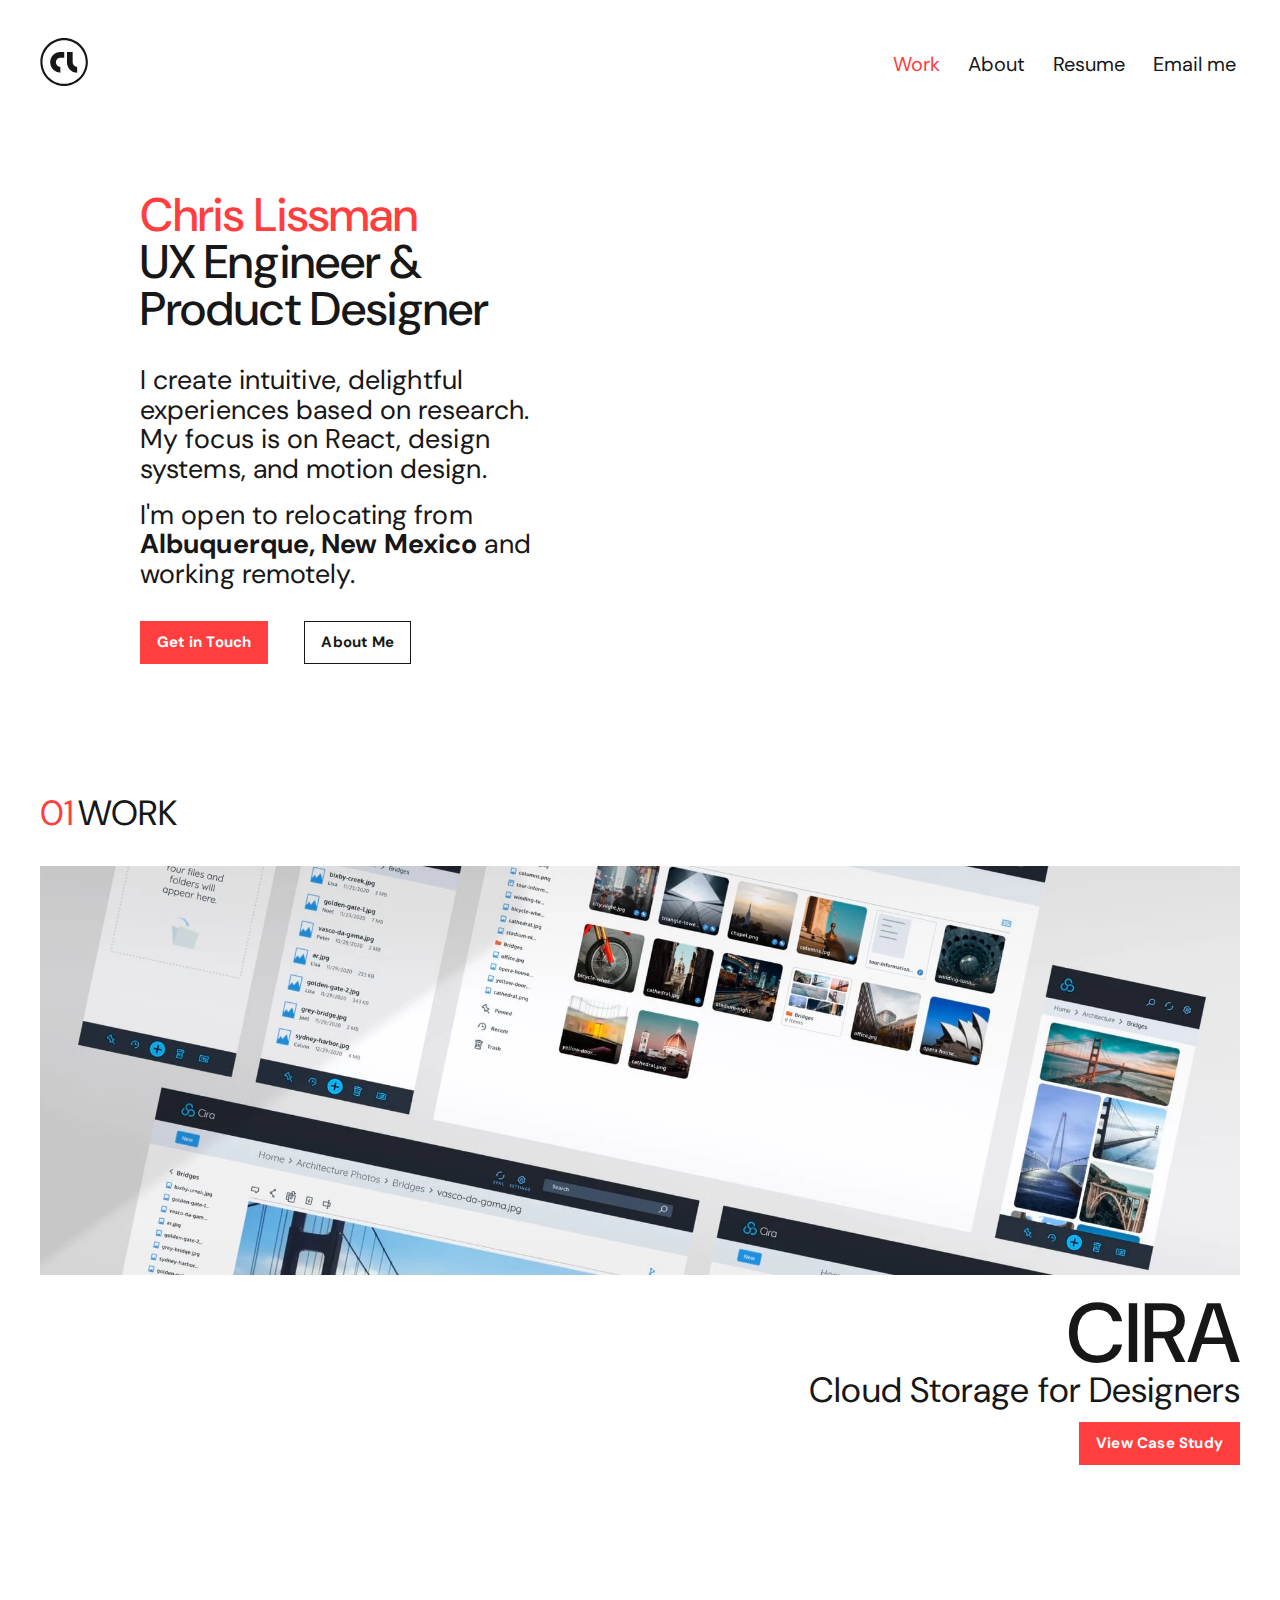
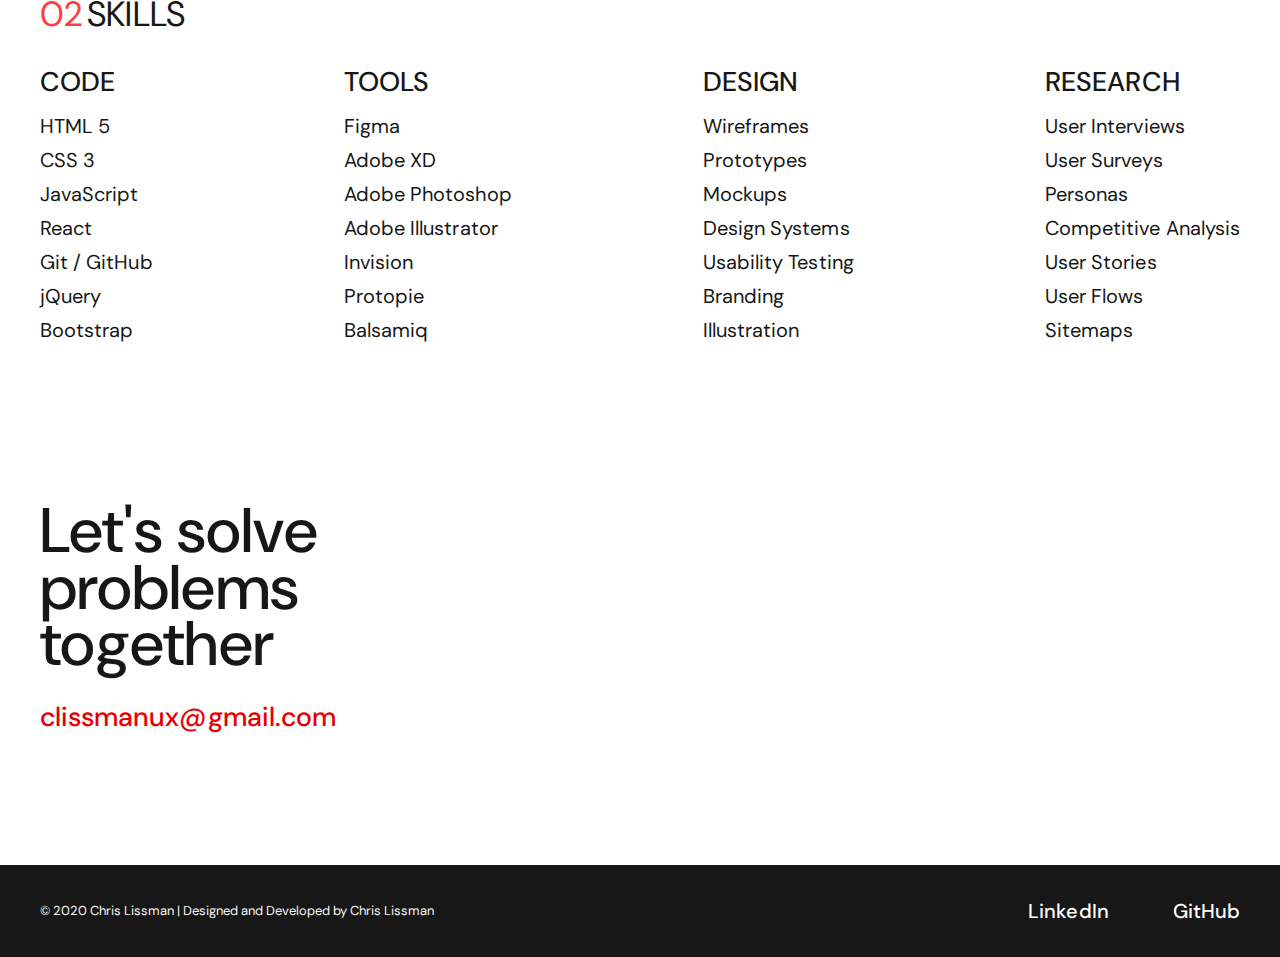
==== index.html @ 386eb5ed "Adjust nav margins" ====
<!DOCTYPE html>
<html lang="en">
<head>
<script async src="https://www.googletagmanager.com/gtag/js?id=UA-161770783-1"></script>
<script>
    window.dataLayer = window.dataLayer || [];
    function gtag() { dataLayer.push(arguments); }
    gtag('js', new Date());

    gtag('config', 'UA-161770783-1');
</script>
    <meta charset="UTF-8">
    <meta name="viewport" content="width=device-width, initial-scale=1.0">
    <meta name='description' content="Chris Lissman's Portfolio with UX Design Case Studies">
    <meta name="keywords" content="Chris Lissman, Lissman UX, UX Designer, UX Engineer, User Research, User Flows, User Stories, Brand Guidelines, Logo, Branding, Personas, Prototyping, G Suite, Ethnography, Design Systems, User Surveys, User Interviews, Competitive Analysis, SWOT Analysis, Wireframes, Figma, Adobe CC, Photoshop, Illustrator, XD, HTML, CSS, React, JavaScript, Git, jQuery">
    <title>Chris Lissman | UX Engineer</title>
    <script src="scripts/app.js" async></script>
    <link rel="shortcut icon" href="images/logo_favicon.png?v=2" type="image/x-icon">
    <link rel="stylesheet" href="styles/normalize.css">
    <link rel="stylesheet" href="styles/style.css">
</head>
<body>
    <header>
        <nav>
            <a href="index.html"><img class="logo" src="images/logo_large.svg" alt="Chris Lissman's logo"></a>
            <div class='menu'>
                <a class="text--highlight" href="index.html">Work</a>
                <a href="about.html">About</a>
                <a href="chris_lissman_resume.pdf" target="_blank" rel="noopener">Resume</a>
                <a href="mailto:clissmanux@gmail.com" target="_blank" rel="noopener">Email me</a>
            </div>
            <div class="hamburger" onclick="openMenu()"><div></div></div>
            <div class="mobile-menu initial">
                <div class="mobile-menu mobile-menu__links">
                    <a class='smallest text--highlight' href="index.html">Work</a>
                    <a class='smallest' href="about.html">About</a>
                    <a class='smallest' href="chris_lissman_resume.pdf" target="_blank" rel="noopener">Resume</a>
                    <a class='smallest' href="mailto:clissmanux@gmail.com" target="_blank" rel="noopener">Email me</a>
                </div>
            </div>
        </nav>
    </header>
    <main class='index'>
        <section>
            <div class="sizing sizing--wide intro">
                <h1 class='smaller'><span class='text--highlight'>Chris Lissman</span> <br> UX Engineer & Product Designer</h1>
                <h2 class='smallest'>I create intuitive, delightful experiences based on research. My focus is on React, design systems, and motion design.</h2>
                <h2 class='smallest'>I'm open to relocating from <strong>Albuquerque, New Mexico</strong> and working remotely.</h2>
                <a class='button' href="mailto:clissmanux@gmail.com" target="_blank" rel="noopener">Get in Touch</a>
                <a class='button button--secondary' href="about.html">About Me</a>
            </div>
        </section>
         <section>
            <div class="sizing sizing--wide work">
                <h2 class='smaller'><span class='text--highlight spacer--right'>01</span>WORK</h2>
                <a href="project.html">
                    <img src="images/cira/screens_1.webp" alt="Cira cloud storage product images">
                </a>
                <h3 class='larger'>CIRA</h3>   
                <h4 class='smallest align-right'>Cloud Storage for Designers</h4>
                <a class="button" href="project.html">View Case Study</a>
            </div>
         </section>
         <section>
            <div class="sizing sizing--wide skills">
            <h2 class='smaller'><span class='text--highlight spacer--right'>02</span>SKILLS</h2>
                <ul>
                    <li><h3 class='smallest title'>Code</h3>
                        <ul>
                            <li>HTML 5</li>
                            <li>CSS 3</li>
                            <li>JavaScript</li>
                            <li>React</li>
                            <li>Git / GitHub</li>
                            <li>jQuery</li>
                            <li>Bootstrap</li>
                        </ul>
                    </li>
                </ul>
                <ul>
                    <li><h3 class='smallest title'>Tools</h3>
                        <ul>
                            <li>Figma</li>
                            <li>Adobe XD</li>
                            <li>Adobe Photoshop</li>
                            <li>Adobe Illustrator</li>
                            <li>Invision</li>
                            <li>Protopie</li>
                            <li>Balsamiq</li>
                        </ul>
                    </li>
                </ul>
                <ul>
                    <li> <h3 class='smallest title'>Design</h3>
                        <ul>
                            <li>Wireframes</li>
                            <li>Prototypes</li>
                            <li>Mockups</li>
                            <li>Design Systems</li>
                            <li>Usability Testing</li>
                            <li>Branding</li>
                            <li>Illustration</li>
                        </ul>
                    </li>
                </ul>
                <ul>
                    <li><h3 class='smallest title'>Research</h3>
                        <ul>
                            <li>User Interviews</li>
                            <li>User Surveys</li>
                            <li>Personas</li>
                            <li>Competitive Analysis</li>
                            <li>User Stories</li>
                            <li>User Flows</li>
                            <li>Sitemaps</li>
                        </ul>
                    </li>
                </ul>
            </div>
        </section>
        <section>
            <div class="sizing sizing--wide">
                <h2 class='smaller contact'>Let's solve problems together</h2>
                <address class='contact'>
                    <a href="mailto:clissmanux@gmail.com" target="_blank" rel="noopener">clissmanux@gmail.com</a>
                </address>
            </div>
        </section>
    </main>
    <footer>
        <div class="sizing--wide">
            <ul>
                <li><a href="https://www.linkedin.com/in/chrislissman/" target="_blank" rel="noopener">LinkedIn</a></li>
                <li><a href="https://github.com/clissman" target="_blank" rel="noopener">GitHub</a></li>
            </ul>
            <small>&copy; 2020 Chris Lissman | Designed and Developed by Chris Lissman</small>
        </div>
    </footer>
</body>
</html>
---- styles/style.css ----
/* 
Global Settings
Sizing, Spacing & Containers
Typography
Tables
Interactive Elements
Miscellaneous
Page Sections 
    Intro
    Work
    Skills
    Navigation
    Competitive Analysis
    Colors
    Personas
    Project Details
    Logos & Icons
    Contact
    Footer
*/

/* --------------------------------------------- Global Settings ---------------------------------------------*/

@import url('https://fonts.googleapis.com/css2?family=DM+Sans:ital,wght@0,400;0,500;0,700;1,400&display=swap');

:root {
    --coral-lightest: #FF5A5A;
    --coral-base: #FF3F3F;
    --coral-darkest: #E60000;

    --malibu-darkest: #6DDCFF;
    --malibu-base: #A4E9FF;
    --malibu-lightest: #C3F1FF;

    --grey-lightest: #F4F4F4;
    --grey-lighter: #BFBFBF;
    --grey-base: #6E6E6E;
    --grey-darker: #505050;
    --grey-darkest: #171717;

    --gradient-1: linear-gradient(156.2deg, #FFFFFF 9.18%, rgba(241, 241, 241, 0.814018) 29.45%, rgba(233, 233, 233, 0.416667) 54.47%, #F7F7F7 74.31%);
    --gradient-2: linear-gradient(156.13deg, #FAFAFA 9.18%, rgba(249, 249, 249, 0.814018) 22.55%, rgba(244, 244, 244, 0.416667) 54.47%, #F7F7F7 91.99%);
    --gradient-3: linear-gradient(160.4deg, #F2F3F4 9.18%, rgba(229, 231, 236, 0.416667) 34.49%, rgba(234, 235, 239, 0.91998) 69.99%, #EEF0F5 91.99%);

    color: var(--grey-darkest);
    font-family: 'DM Sans', sans-serif;
}

::selection {
    background: rgb(3, 105, 201);
    color: white;
}

body {
    text-rendering: optimizeLegibility;
}

html,
body {
    overflow-x: hidden;
}


/* --------------------------------------------- Sizing, Spacing & Containers ---------------------------------------------*/

img {
    width: 100%;
}

section {
    margin-bottom: 64px;
}

canvas {
    margin-bottom: 32px;
}

.sizing {
    margin: 0 auto;
    max-width: 592px;
    overflow-wrap: break-word;
    padding-left: 24px;
    padding-right: 24px;
}

.sizing--wide {
    max-width: 1200px;
    padding-left: 24px;
    padding-right: 24px;
}

.hero {
    position: relative;
    margin-top: -64px;
    margin-bottom: -32px;
}

.hero__title {
    display: none;
}

@media screen and (min-width: 900px) {
    .hero__title {
        bottom: 25%;
        display: block;
        left: 8%;
        max-width: 20%;
        position: absolute;
    }

    .project-details__title {
        display: none;
    }
}

.margin--16-top {
    margin: 16px 0;
}

.margin--32-top {
    margin: 32px 0;
}

.margin--64-top {
    margin: 64px 0;
}

.img--nudge-top {
    margin-top: 64px;
}

.container__flexbox--6 {
    display: flex;
    justify-content: space-between;
}

.container__flexbox--6 img {
    /* height: 521px; */
    max-width: inherit;
}

@media screen and (min-width: 600px) {
    section {
        margin-bottom: 96px;
    }
}

.about {
    max-width: 592px;
}

h1.project_title{
    font-weight: 500;
    margin-bottom: 16px;
}

h2.project_title {
    margin-top: -16px;
    font-size: 27px;
}

.spacer-top-32px {
    margin-top: 32px;
}

.background--grey {
    background: var(--gradient-1);
    display: flex;
    justify-content: center;
    margin-bottom: 64px;
    padding: 32px 0;
    width: 100%;
    flex-wrap: wrap;
}

.background--grey .sizing {
    order: -1;
}

.background--grey img {
    max-width: 600px;
}

.background--grey div {
    margin: 0 24px;
}

.comparison {
    background: var(--gradient-2);
    display: flex;
    flex-wrap: wrap;
    justify-content: center;
    margin: 32px 0;
    padding: 32px 0;
    width: 100%;
}

.preference_comparison {
    display: flex;
    flex-wrap: wrap;
    justify-content: center;
    padding: 16px 24px;
    background: var(--gradient-2);
}

.preference_comparison canvas {
    margin: 32px 0 0 0;
    max-width: 592px;
    align-self: center;
}

.preference_comparison img {
    flex-basis: 415px;
}

.comparison div {
    margin: 16px 24px;
}

@media screen and (min-width: 400px) and (max-width: 1000px) {
    .comparison div {
        max-width: 440px;
    }
}

.full {
    width: 100%;
    margin-bottom: 64px;
}

.partial {
    margin: 32px 0;
}

.full-column {
    margin: 48px auto 64px;
    display: block;
    max-width: max-content;
}


@media screen and (max-width: 900px) {
    .full {
        height: 300px;
        object-fit: cover;
    }
}

.index section {
    margin-bottom: 128px;
}

/* --------------------------------------------- Typography ---------------------------------------------*/

h1,
h2,
h3,
h4,
h5,
h6 {
    margin: 0;
}

p,
address,
li {
    font-size: 17px;
    line-height: 1.5;
    letter-spacing: 0.05px;
}

p {
    margin: 0 0 16px;
}

strong {
    font-weight: 700;
}

ul {
    list-style-type: none;
    margin: 0;
    padding: 0;
}

li {
    line-height: 1.3em;
    margin-bottom: 8px;
}

.list--bulleted li::before {
    content: "·";
    font-weight: 700;
    margin-right: -3px;
    position: relative;
    right: 8px;
}

.larger {
    font-size: 47px;
    font-weight: 500;
    line-height: 0.9;
    margin: 0 0 32px;
    letter-spacing: -0.1px;
}

.smaller {
    font-size: 35px;
    font-style: normal;
    font-weight: normal;
    line-height: 42px;
    margin-bottom: 32px;
    letter-spacing: 0.1px;
}

.smallest {
    font-size: 27px;
    font-weight: 500;
    line-height: 1.1;
    margin-bottom: 16px;
    letter-spacing: 0.1px;
}

.mini {
    font-size: 20px;
    font-weight: 500;
    margin-bottom: 4px;
}

.body_two {
    font-size: 15px;
}

@media screen and (min-width: 600px) {

    p,
    address,
    li {
        font-size: 20px;
    }

    .smallest {
        font-size: 47px;
    }

    .mini {
        font-size: 35px;
        margin-bottom: 8px;
    }

    .larger {
        font-size: 84px;
    }
}

.paragraph_description {
    font-size: 20px;
    font-weight: 700;
    margin: 32px 0 4px;
}

@media screen and (min-width: 600px) {
    .paragraph_description {
        font-size: 22px;
    }
}

.overline {
    font-size: 15px;
    font-weight: 700;
    letter-spacing: 0.4px;
    margin-bottom: 4px;
}

.title {
    text-transform: uppercase;
}

.graph__title {
    color: var(--grey-base);
    font-size: 16px;
    font-weight: 700;
    margin-top: 32px;
}

.align-right {
    text-align: right;
}

.text--highlight {
    color: var(--coral-base);
}

.spacer--right {
    margin-right: 4px;
}

/* --------------------------------------------- Interactive Elements ---------------------------------------------*/

a {
    color: var(--coral-darkest);
    text-decoration: none;
    font-weight: 500;
}

a.button {
    background-color: var(--coral-base);
    border: 1px solid var(--coral-base);
    color: white;
    display: inline-block;
    font-weight: 700;
    font-size: 15px;
    letter-spacing: 0.2px;
    margin-top: 16px;
    padding: 12px 16px;
    transition: background-color 0.1s ease;
}

a.button:hover {
    background: var(--coral-darkest);
}

a.button:first-of-type {
    margin-right: 32px;
}

a.button--secondary {
    background: white;
    border: 1px solid var(--grey-darkest);
    color: var(--grey-darkest);
    margin-left: 0;
}

a.button--secondary:hover {
    background: var(--grey-lightest);
}

/* --------------------------------------------- Tables ---------------------------------------------*/

table {
    border-collapse: collapse;
    font-size: 15px;
    letter-spacing: 0.2px;
    margin-top: 32px;
    max-width: 100%;
    table-layout: fixed;
}

table caption {
    text-align: left;
}

td {
    overflow: hidden;
    padding: 16px 4px;
    vertical-align: top;
}

table td:last-child {
    text-align: center;
}

th {
    padding: 16px 4px;
    text-align: left;
    white-space: nowrap;
}

thead {
    color: var(--grey-darker);
}

thead th:last-child {
    text-align: center;
    width: 90px;
}

thead th:first-child {
    width: 100px;
}

tr {
    border: solid var(--grey-lighter);
    border-width: 1px 0;
}

tr:first-child {
    border-top: none;
}

tr:last-child {
    border-bottom: none;
}

.cell--medium-priority {
    background: var(--malibu-base);
}

.cell--low-priority {
    background: var(--malibu-lightest);
}

.cell--high-priority {
    background: var(--malibu-darkest);
}

@media screen and (min-width: 600px) {
    table {
        margin-top: 64px;
    }
}

@media screen and (max-width: 400px) {
    table {
        font-size: 13px !important;
    }
}

/* --------------------------------------------- Miscellaneous---------------------------------------------*/

.tooltip {
    background-color: var(--grey-darkest);
    border: red;
    border-radius: 2px;
    color: white;
    font-size: 13px;
    font-weight: 700;
    letter-spacing: 1px;
    padding: 8px 6px;
    position: fixed;
}

.tooltip::after {
    border-color: transparent var(--grey-darkest) transparent transparent;
    border-style: solid;
    border-width: 5px;
    content: "";
    margin-top: -5px;
    position: absolute;
    right: 100%;
    top: 50%;
}

/* --------------------------------------------- Sections: Intro ---------------------------------------------*/

.intro > * {
    max-width: 410px;
}

.intro h1 {
    font-weight: 500;
    line-height: 1;
    max-width: 300px;
}

.intro h2 {
    font-weight: 400;
}

@media screen and (min-width: 600px) {
    .intro > * {
        margin-left: 100px;
    }

    .intro h1 {
        font-size: 47px;
        max-width: 400px;
    }

    .intro h2 {
        font-size: 27px;
    }
}

/* --------------------------------------------- Sections: Work ---------------------------------------------*/

.work {
    align-items: flex-end;
    display: flex;
    flex-direction: column;
}

.work .button {
    margin-top: -4px;
}

.work h4 {
    font-weight: 400;
}

.work h3 {
    margin: 16px 0 0 0;
}

@media screen and (min-width: 600px) {
    .work h4 {
        font-size: 35px;
    }
}

/* --------------------------------------------- Sections: Skills ---------------------------------------------*/

.skills {
    display: flex;
    flex-wrap: wrap;
    justify-content: space-between;
    margin: 32px auto -32px;
    flex-basis: fill;
}

.skills h2 {
    flex-basis: 100%;
}

.skills ul {
    flex-basis: 50%;
    margin-bottom: 32px;
}

.skills h3 {
    font-size: 20px;
}

@media screen and (min-width: 780px) {
    .skills ul {
        flex-basis: auto;
    }

    .skills h3 {
        font-size: 27px;
    }
}

.work h2 {
    align-self: flex-start;
}

/* --------------------------------------------- Sections: Navigation ---------------------------------------------*/

main {
    margin-top: 128px;
}

@media screen and (min-width: 600px) {
    main {
        margin-top: 192px;
    }
}

header {
    position: fixed;
    width: 100%;
    background: white;
    display: flex;
    justify-content: center;
    z-index: 1;
}

nav {
    align-items: center;
    display: flex;
    height: 64px;
    justify-content: space-between;
    margin: 0 24px;
    max-width: 1200px;
    width: 100%;
}

nav a {
    color: var(--grey-darkest);
    font-size: 15px;
    font-weight: 400;
}

.photo {
    align-self: center;
    margin-bottom: 32px;
    max-width: 492px;
    min-width: 320px;
    order: 2;
}

@media screen and (min-width: 1000px) {
    .two-columns {
        display: flex;
    }

    .photo {
        margin-left: 117px;
        min-width: 392px;
    }
}

nav div a {
    padding: 12px 7px;
}

@media screen and (min-width: 600px) {
    nav div a {
        font-size: 20px;
        padding: 4px;
        margin-left: 16px;
    }

    nav {
        height: 128px;
    }
}

.hamburger {
    display: none;
    cursor: pointer;
    padding: 12px;
}


@media screen and (max-width:600px) {
    .menu {
        display: none;
    }

    .hamburger {
        display: block;
    }

}

.mobile-menu {
    width: 100vw;
    height: 100vh;
    background: white;
    position: absolute;
    top: 0;
    left: 0;
    margin-top: 64px;
    transition: 0.25s 0.4s ease-in;
    visibility: hidden;
    opacity: 0;
}

.mobile-menu__links {
    display: flex;
    flex-direction: column;
    align-items: center;
    justify-content: space-evenly;
    height: 30vh;
    margin-top: 64px;
    transition: 0.25s ease-in;
    opacity: 0;
}

.initial {
    visibility: hidden;
    transition: none;
}

.active-1 {
    visibility: visible;
    opacity: 100;
    transition: 0.25s ease-out;
}

.active-2 {
    visibility: visible;
    opacity: 100;
    transition: opacity 0.25s 0.40s ease-out;
}

.inactive-1 {
    visibility: hidden;
    opacity: 0;
    transition: visibility 0s .4s, opacity 0.3s ease-out;
}

.inactive-2 {
    visibility: hidden;
    opacity: 0;
    transition: visibility 0s .4s, opacity 0.3s ease-out;
}


.hamburger {
    margin-right: -12px;
    width: 24px;
}

.hamburger:after,
.hamburger:before,
.hamburger div {
    background-color: var(--grey-darkest);
    content: '';
    display: block;
    height: 2px;
    margin: 4px 0;
    transition: all 0.2s 0.1s ease-in-out;
}

.hamburger.hamburger--active:before {
    transform: translateY(6px) rotate(135deg);
}

.hamburger.hamburger--active:after {
    transform: translateY(-6px) rotate(-135deg);
}

.hamburger.hamburger--active div {
    transform: scale(0);
}



/* --------------------------------------------- Competitive Analysis ---------------------------------------------*/

.competitive_analysis {
    margin: 64px 0;
}

.competitive_analysis img {
    /* width: 200px; */
    margin-bottom: 8px;
}

.competitive_analysis:last-of-type {
    margin-bottom: 0;
}

.competitive_analysis>ul {
    margin: 32px 0;
}

/* These slyest page arrangements? (9, 5, 6) */

/* --------------------------------------------- Section Colors ---------------------------------------------*/

.colors__grid {
    display: grid;
    grid-gap: 16px;
    grid-template-columns: repeat(4, 1fr);
    width: 100%;
}

.colors__grid--color {
    align-items: flex-end;
    display: flex;
    height: 100px;
}

.colors__grid--color div {
    background: white;
    height: 46px;
    padding-top: 8px;
    width: 100%;
}

.colors__grid--color p {
    font-size: 15px;
    margin: 0;
}

.colors p:last-child {
    color: var(--grey-darker);
    margin-top: -4px;
}

.colors__grid--color:nth-child(-n+5) {
    grid-column: span 2;
}

.colors__grid--color:nth-of-type(1) {
    background: #1BBFFC;
}

.colors__grid--color:nth-of-type(2) {
    background: #4353E9;
}

.colors__grid--color:nth-of-type(3) {
    background: #3529BF;
}

.colors__grid--color:nth-of-type(4) {
    background: #FF4117;
}

.colors__grid--color:nth-of-type(5) {
    background: #EF005F;
}

.colors__grid--color:nth-of-type(6) {
    background: #A8AFC8;
}

.colors__grid--color:nth-of-type(7) {
    background: #D6D8E4;
}

.colors__grid--color:nth-of-type(8) {
    background: #E3E5ED;
}

.colors__grid--color:nth-of-type(9) {
    background: #465470;
}

.colors__grid--color:nth-of-type(10) {
    background: #21262F;
}

@media screen and (min-width: 600px) {
    .colors__grid {
        grid-template-columns: repeat(6, 1fr);
    }
}

/* --------------------------------------------- Sections: Personas ---------------------------------------------*/

.persona {
    display: grid;
    grid-gap: 16px;
    grid-template-columns: repeat(4, 1fr);
    grid-template-rows: auto min-content;
    grid-template-areas: "photo photo name name"
        "photo photo quote quote"
        "photo photo info info"
        "moti   moti     bio    bio"
        "goals  goals   frust  frust";
    background: white;
    padding: 24px;
    max-width: 502px;
    margin-top: 32px;
}

@media screen and (max-width: 1720px) {
    #vince {
        display: none;
    }
}

.personas {
    display: flex;
    justify-content: center;
    margin-top: 64px;
    background: var(--gradient-3);
    padding: 0 24px 24px 24px;
    flex-wrap: wrap;
    justify-content: space-evenly;
    align-content: space-between;
}

@media screen and (max-width: 400px) {
    .persona .smaller {
        font-size: 27px;
    }

    .info ul li {
        font-size: 13px;
    }
}

.persona blockquote {
    color: var(--grey-darker);
    font-style: italic;
    grid-area: quote;
    letter-spacing: 0.2px;
    margin: 0;
}

.persona blockquote::before {
    content: '“';
    margin-right: -3px;
    position: relative;
    right: 4px;
}

.persona blockquote::after {
    content: '”';
}

.persona img {
    grid-area: photo;
    height: 100%;
    max-height: 300px;
    object-fit: cover;
    object-position: top;
    margin: -24px 0 0 -24px;
}

.persona li {
    font-size: 15px;
}

.persona p,
.persona h5 {
    margin: 0;
}

.bio {
    grid-area: bio;
}

.frust {
    grid-area: frust;
}

.goals {
    grid-area: goals;
}

.info {
    display: flex;
    grid-area: info;
    justify-content: space-between;
}

.info ul:first-child {
    color: var(--grey-base);
}

.moti {
    grid-area: moti;
}

.name {
    grid-area: name;
}

.name h4 {
    margin-bottom: 0;
}

.name p {
    color: var(--grey-darker);
}

/* --------------------------------------------- Sections: Project Details ---------------------------------------------*/

.project-details {
    display: flex;
    flex-wrap: wrap;
}

.project-details li {
    font-size: 15px;
    margin-bottom: 0;
}

.project-details h1, .project-details h2 {
    flex-basis: 100%;
}

.details--whole {
    flex-basis: 100%;
}

.details--half {
    display: flex;
    flex-basis: 50%;
    flex-grow: 1;
    justify-content: space-between;
}

.details--quarter {
    flex-basis: 50%;
}

@media screen and (min-width:600px) {
    .details--quarter {
        flex-basis: 25%;
        white-space: nowrap;
    }

    .details--whole {
        flex-basis: 50%;
    }
}

@media screen and (max-width: 400px) {
    .project-details li {
        font-size: 13px;
    }
}

.flex--full {
    flex-basis: 100%;
}

/* --------------------------------------------- Sections: Logos & Icons ---------------------------------------------*/

.container-logo {
    width: 100%;
    background: black;
    padding: 32px 0;
    display: flex;
    justify-content: center;
}

.container-logo--white {
    background: white;
}

.container-logo img {
    max-width: 390px;
    margin: 0 24px;
    padding: 0 24px;
}

.container-logo:first-child {
    background: white;
    margin-top: 16px;
}

.logo {
    width: 36px;
    padding: 12px;
    margin-left: -12px;
}

@media screen and (min-width: 600px) {
    .logo {
        width: 48px;
        padding: 0;
        margin: 0;
    }
}

.icons {
    display: flex;
    flex-flow: wrap;
    margin: 32px auto 0;
    max-width: 640px;
}

.icons img {
    flex: 1 0 16%;
    margin-bottom: 32px;
    max-height: 48px;
}

/* --------------------------------------------- Sections: Contact ---------------------------------------------*/

address {
    margin-top: -8px;
}

address a {
    color: var(--coral-darkest);
    font-style: normal;
    white-space: nowrap;
}

.contact {
    max-width: 217px;
}

h2.contact {
    margin-bottom: 20px;
}

@media screen and (min-width: 600px) {
    .contact {
        max-width: 328px;
    }

    address.contact {
        font-size: 27px;
    }

    h2.contact {
        font-weight: 500;
        font-size: 63px;
        line-height: 0.9;
        margin: 64px 0 32px;
    }
}

/* --------------------------------------------- Sections: Footer ---------------------------------------------*/

footer {
    align-items: center;
    background: var(--grey-darkest);
    color: var(--grey-lightest);
    display: flex;
    height: 192px;
}

footer div {
    margin: 0;
}

footer a {
    color: white;
}

footer small {
    display: block;
    font-style: normal;
    font-size: 13px;
    font-weight: normal;
    line-height: 1.6;
    margin-top: 32px;
    max-width: 256px;
}

footer ul {
    display: flex;
    flex-flow: column;
}

@media screen and (min-width: 600px) {
    footer {
        height: 92px;
        justify-content: center;
    }

    footer ul {
        flex-flow: row;
        order: 2;
    }

    footer li {
        margin: 0 0 0 64px;
    }

    footer div {
        align-items: center;
        display: flex;
        flex-flow: row;
        justify-content: space-between;
        width: 100%;
    }

    footer small {
        margin: 0;
        max-width: 100%;
    }
}
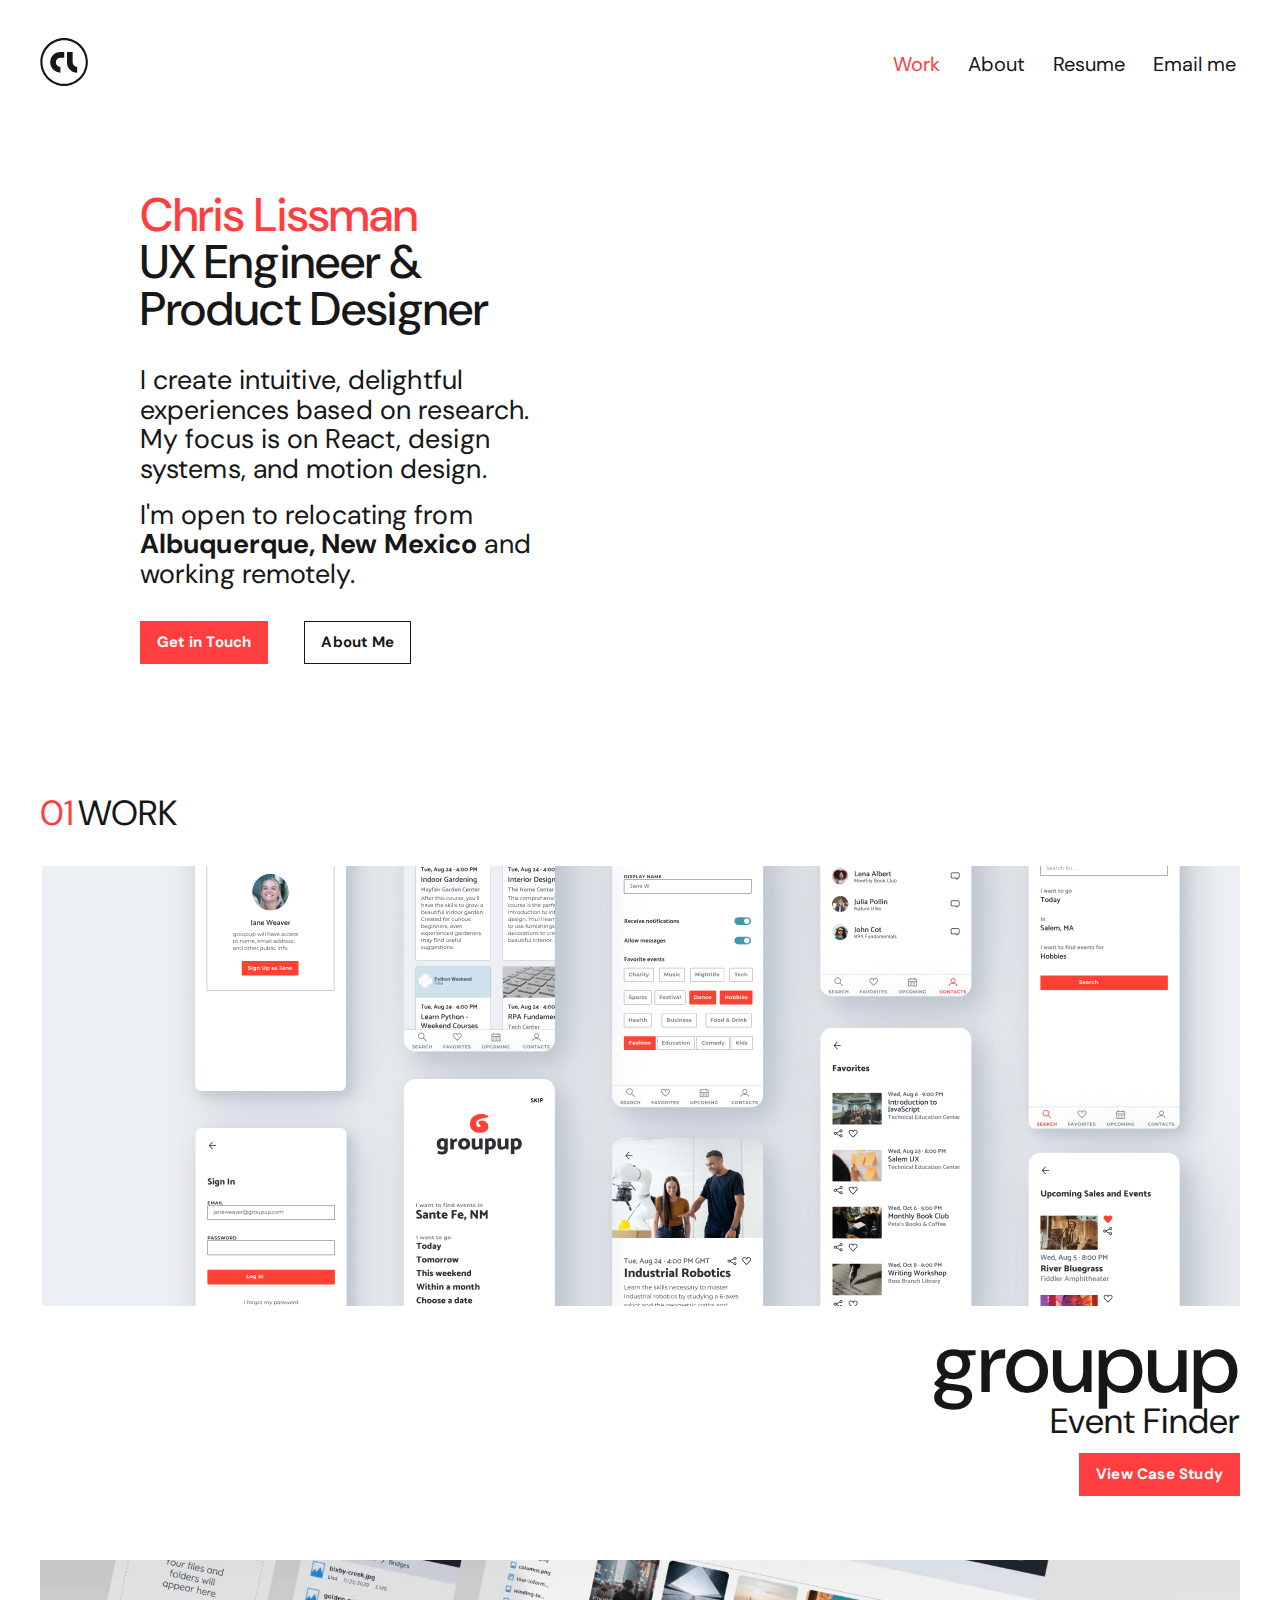
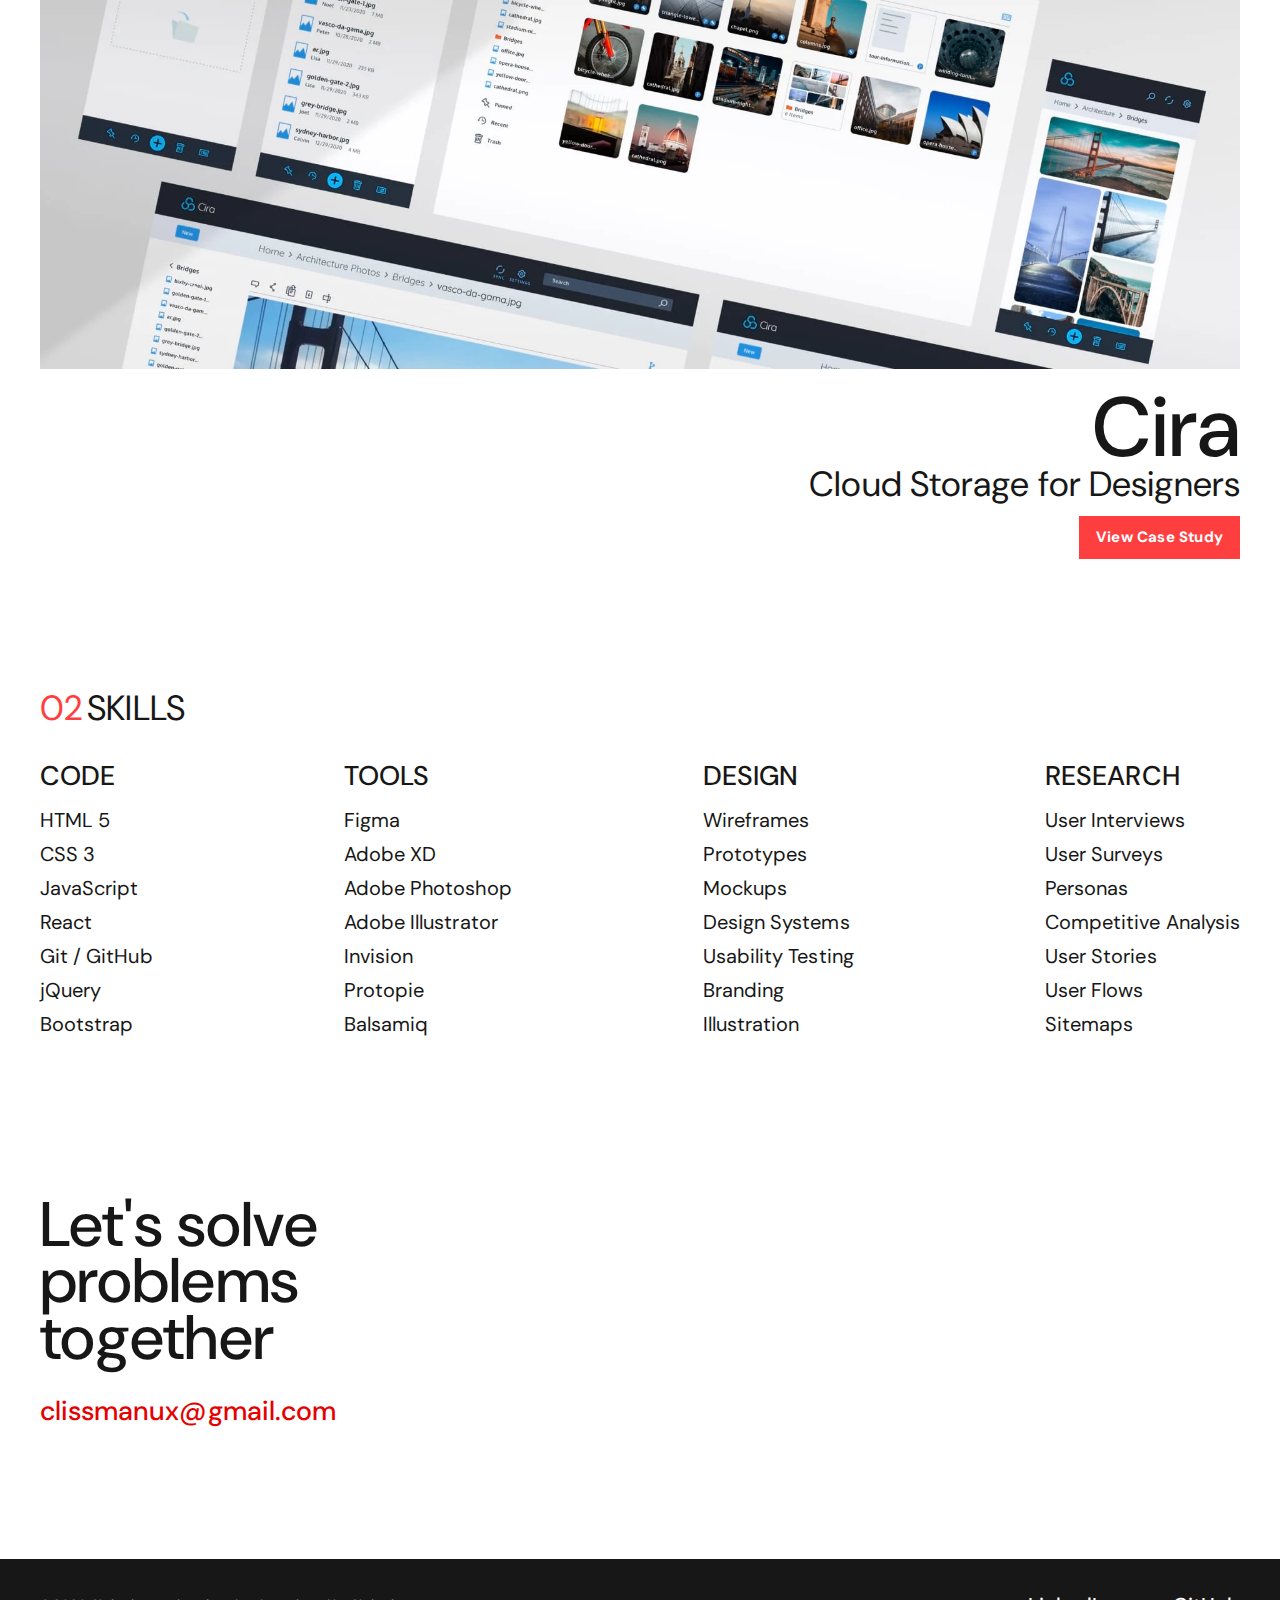
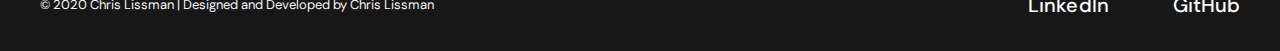
==== commit 2be2a355: "Add Groupup" ====
--- a/index.html
+++ b/index.html
@@ -53,12 +53,23 @@
          <section>
             <div class="sizing sizing--wide work">
                 <h2 class='smaller'><span class='text--highlight spacer--right'>01</span>WORK</h2>
-                <a href="project.html">
-                    <img src="images/cira/screens_1.webp" alt="Cira cloud storage product images">
+                <a href="groupup.html">
+                    <img src="/images/groupup/screens.png" alt="groupup event-finder product images">
                 </a>
-                <h3 class='larger'>CIRA</h3>   
+                <h3 class="larger">groupup</h3>
+                <h4 class="smallest align-right">Event Finder</h4>
+                <a href="groupup.html" class="button">View Case Study</a>
+                <a href="cira.html">
+                    <picture >
+                        <source class='screen-image' srcset="images/cira/screens_1.webp" type="image/webp">
+                        <source class='screen-image' srcset="images/cira/screens_1.jpg" type="image/jpeg">
+                        <img class='screen-image'  src="images/cira/screens_1.jpg"
+                            alt="Cira cloud storage product images">
+                    </picture>
+                </a>
+                <h3 class='larger'>Cira</h3>   
                 <h4 class='smallest align-right'>Cloud Storage for Designers</h4>
-                <a class="button" href="project.html">View Case Study</a>
+                <a class="button" href="cira.html">View Case Study</a>
             </div>
          </section>
          <section>
--- a/styles/style.css
+++ b/styles/style.css
@@ -63,6 +63,10 @@
 
 /* --------------------------------------------- Sizing, Spacing & Containers ---------------------------------------------*/
 
+.screen-image {
+    margin-top: 64px;
+}
+
 img {
     width: 100%;
 }
@@ -97,6 +101,10 @@
 
 .hero__title {
     display: none;
+}
+
+.padded {
+    padding: 0 24px;
 }
 
 @media screen and (min-width: 900px) {
@@ -149,7 +157,7 @@
     max-width: 592px;
 }
 
-h1.project_title{
+h1.project_title {
     font-weight: 500;
     margin-bottom: 16px;
 }
@@ -161,6 +169,22 @@
 
 .spacer-top-32px {
     margin-top: 32px;
+}
+
+.spacer-bottom-16px {
+    margin-bottom: 16px !important;
+}
+
+.img--initial {
+    width: initial;
+}
+
+.img--border {
+    border: 1px solid var(--grey-lighter);
+}
+
+.container-logo .img--smaller {
+    max-width: 240px;
 }
 
 .background--grey {
@@ -452,7 +476,7 @@
 
 td {
     overflow: hidden;
-    padding: 16px 4px;
+    padding: 16px 6px;
     vertical-align: top;
 }
 
@@ -475,21 +499,10 @@
     width: 90px;
 }
 
-thead th:first-child {
-    width: 100px;
-}
-
-tr {
-    border: solid var(--grey-lighter);
-    border-width: 1px 0;
-}
-
-tr:first-child {
-    border-top: none;
-}
-
-tr:last-child {
-    border-bottom: none;
+
+
+tr:nth-of-type(2n) {
+    background: var(--grey-lightest);
 }
 
 .cell--medium-priority {
@@ -504,15 +517,44 @@
     background: var(--malibu-darkest);
 }
 
+.cell--high-severity {
+    background: #FF7D45;
+    font-weight: 700;
+}
+
+.cell--medium-severity {
+    background: #FF9E67;
+    font-weight: 700;
+}
+
+.cell--low-severity {
+    background: #FFC27B;
+    font-weight: 700;
+}
+
+.padded {
+    padding: 0 24px;
+}
+
 @media screen and (min-width: 600px) {
     table {
-        margin-top: 64px;
-    }
+        margin-top: 32px;
+    }
+}
+
+section > table {
+    margin-top: -64px;
 }
 
 @media screen and (max-width: 400px) {
     table {
         font-size: 13px !important;
+    }
+}
+
+@media screen and (max-width: 900px) {
+    .cell--hide {
+        display: none;
     }
 }
 
@@ -543,7 +585,7 @@
 
 /* --------------------------------------------- Sections: Intro ---------------------------------------------*/
 
-.intro > * {
+.intro>* {
     max-width: 410px;
 }
 
@@ -558,7 +600,7 @@
 }
 
 @media screen and (min-width: 600px) {
-    .intro > * {
+    .intro>* {
         margin-left: 100px;
     }
 
@@ -675,9 +717,14 @@
 .photo {
     align-self: center;
     margin-bottom: 32px;
+    order: 2;
+    display: block;
+}
+
+.photo source,
+.photo img {
     max-width: 492px;
     min-width: 320px;
-    order: 2;
 }
 
 @media screen and (min-width: 1000px) {
@@ -723,6 +770,12 @@
         display: block;
     }
 
+}
+
+@media screen and (min-width: 600px) {
+    .mobile-menu {
+        display: none;
+    }
 }
 
 .mobile-menu {
@@ -746,6 +799,7 @@
     height: 30vh;
     margin-top: 64px;
     transition: 0.25s ease-in;
+    visibility: hidden;
     opacity: 0;
 }
 
@@ -756,13 +810,13 @@
 
 .active-1 {
     visibility: visible;
-    opacity: 100;
+    opacity: 1;
     transition: 0.25s ease-out;
 }
 
 .active-2 {
     visibility: visible;
-    opacity: 100;
+    opacity: 1;
     transition: opacity 0.25s 0.40s ease-out;
 }
 
@@ -866,45 +920,6 @@
     grid-column: span 2;
 }
 
-.colors__grid--color:nth-of-type(1) {
-    background: #1BBFFC;
-}
-
-.colors__grid--color:nth-of-type(2) {
-    background: #4353E9;
-}
-
-.colors__grid--color:nth-of-type(3) {
-    background: #3529BF;
-}
-
-.colors__grid--color:nth-of-type(4) {
-    background: #FF4117;
-}
-
-.colors__grid--color:nth-of-type(5) {
-    background: #EF005F;
-}
-
-.colors__grid--color:nth-of-type(6) {
-    background: #A8AFC8;
-}
-
-.colors__grid--color:nth-of-type(7) {
-    background: #D6D8E4;
-}
-
-.colors__grid--color:nth-of-type(8) {
-    background: #E3E5ED;
-}
-
-.colors__grid--color:nth-of-type(9) {
-    background: #465470;
-}
-
-.colors__grid--color:nth-of-type(10) {
-    background: #21262F;
-}
 
 @media screen and (min-width: 600px) {
     .colors__grid {
@@ -922,7 +937,8 @@
     grid-template-areas: "photo photo name name"
         "photo photo quote quote"
         "photo photo info info"
-        "moti   moti     bio    bio"
+        "bio bio bio bio"
+        "moti   moti     moti    moti"
         "goals  goals   frust  frust";
     background: white;
     padding: 24px;
@@ -930,8 +946,29 @@
     margin-top: 32px;
 }
 
+@media screen and (min-width: 600px) {
+    .persona {
+        display: grid;
+        grid-gap: 16px;
+        grid-template-columns: repeat(4, 1fr);
+        grid-template-rows: auto min-content;
+        grid-template-areas: "photo photo name name"
+            "photo photo quote quote"
+            "photo photo info info"
+            "bio   bio    moti moti"
+            "goals  goals   frust  frust";
+        background: white;
+        padding: 24px;
+        max-width: 502px;
+        margin-top: 32px;
+    }
+}
+
 @media screen and (max-width: 1720px) {
     #vince {
+        display: none;
+    }
+    #cathy {
         display: none;
     }
 }
@@ -1044,8 +1081,13 @@
     margin-bottom: 0;
 }
 
-.project-details h1, .project-details h2 {
+.project-details h1,
+.project-details h2 {
     flex-basis: 100%;
+}
+
+.project-details h1 {
+    margin-bottom: 4px;
 }
 
 .details--whole {
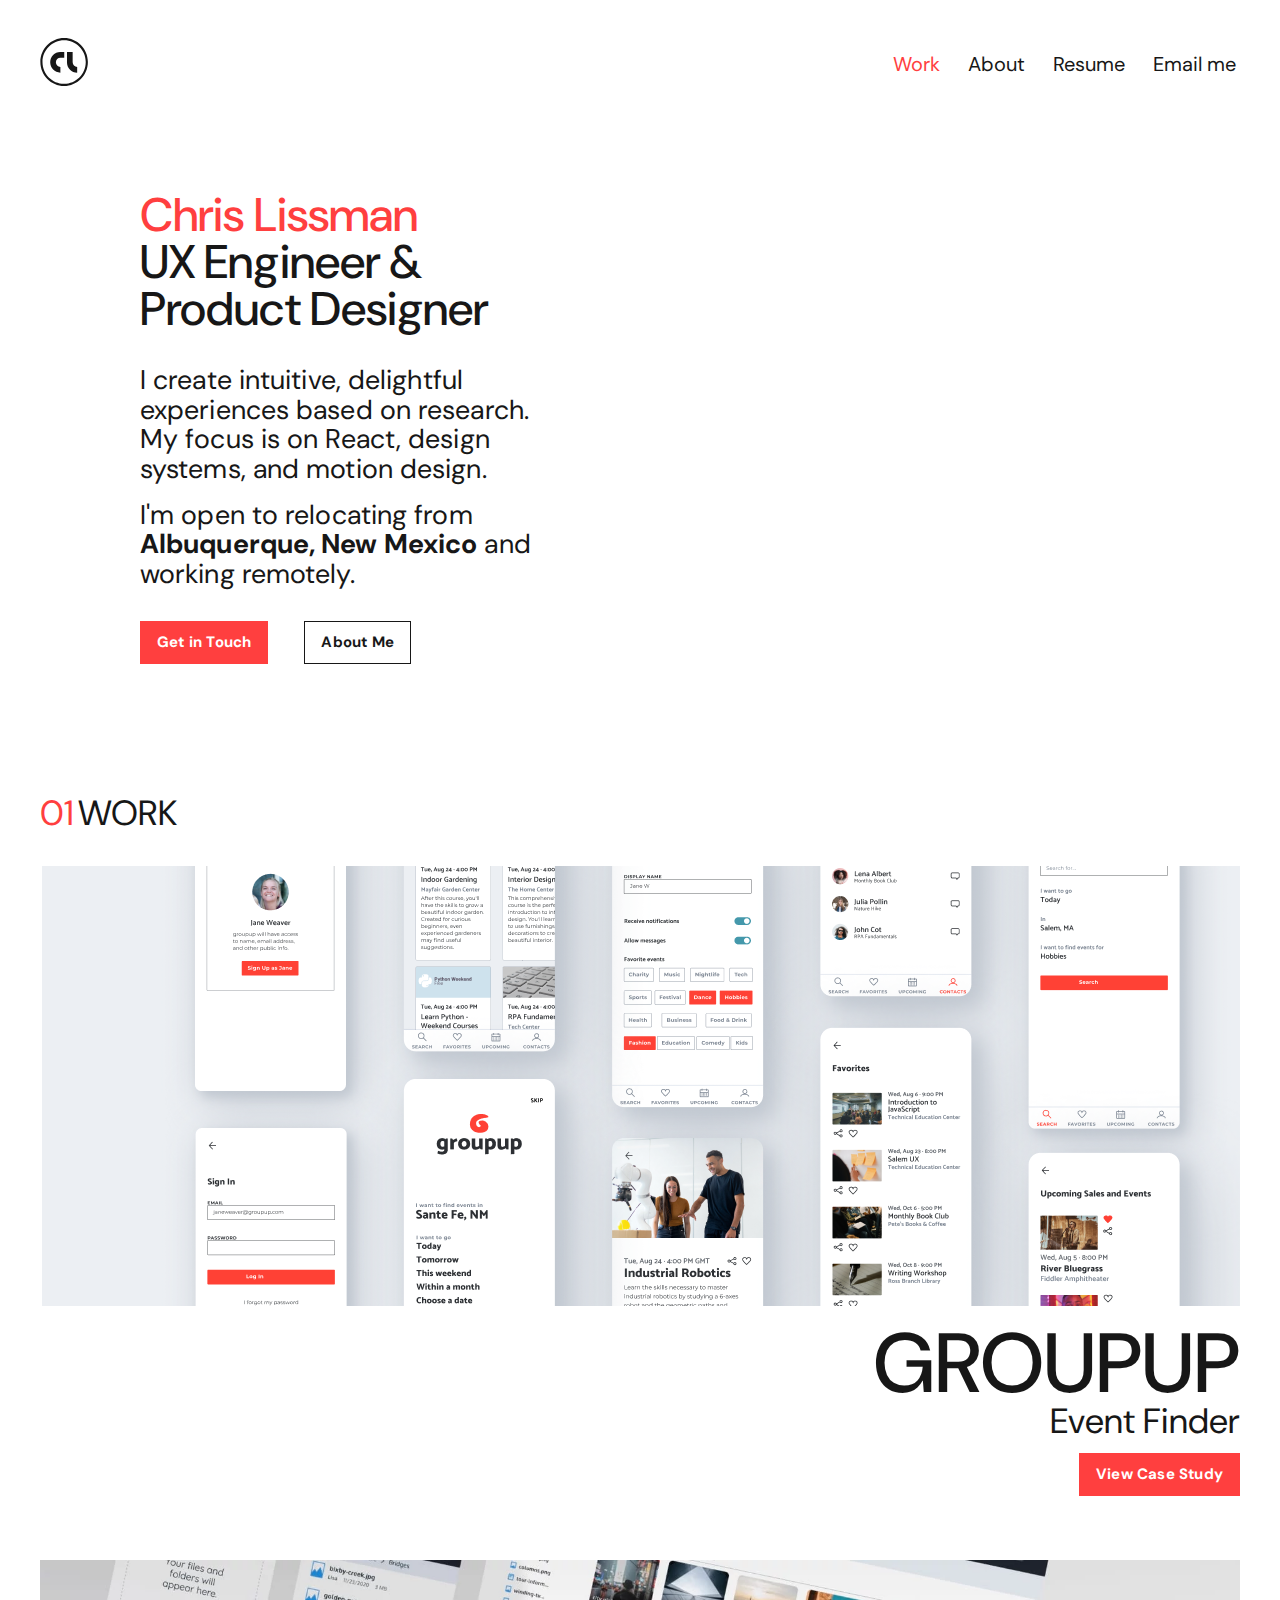
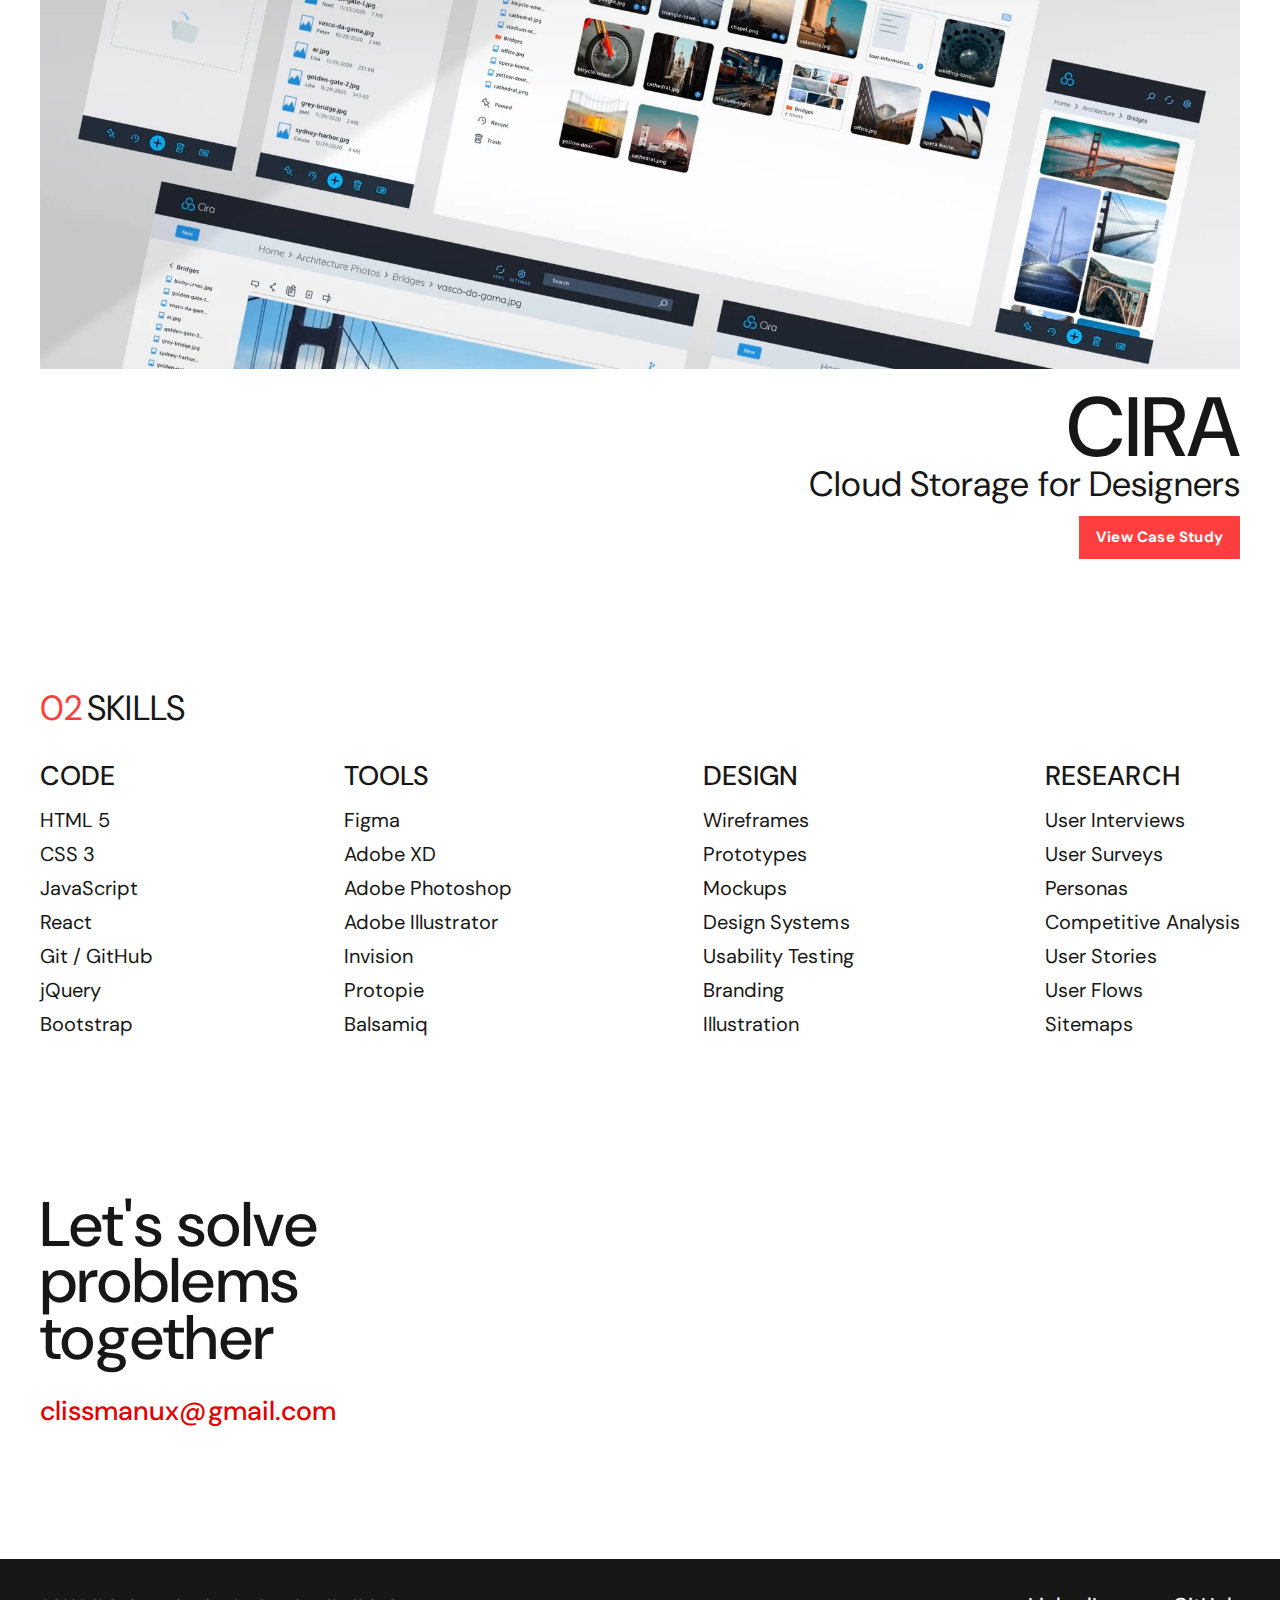
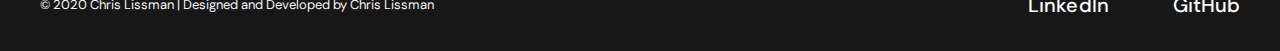
==== commit 843cd566: "Update images" ====
--- a/index.html
+++ b/index.html
@@ -56,7 +56,7 @@
                 <a href="groupup.html">
                     <img src="/images/groupup/screens.png" alt="groupup event-finder product images">
                 </a>
-                <h3 class="larger">groupup</h3>
+                <h3 class="larger title">groupup</h3>
                 <h4 class="smallest align-right">Event Finder</h4>
                 <a href="groupup.html" class="button">View Case Study</a>
                 <a href="cira.html">
@@ -67,7 +67,7 @@
                             alt="Cira cloud storage product images">
                     </picture>
                 </a>
-                <h3 class='larger'>Cira</h3>   
+                <h3 class='larger title'>Cira</h3>   
                 <h4 class='smallest align-right'>Cloud Storage for Designers</h4>
                 <a class="button" href="cira.html">View Case Study</a>
             </div>
--- a/styles/style.css
+++ b/styles/style.css
@@ -389,12 +389,20 @@
     }
 }
 
+
 .overline {
     font-size: 15px;
     font-weight: 700;
     letter-spacing: 0.4px;
     margin-bottom: 4px;
 }
+
+@media screen and (max-width: 600px) {
+    .overline {
+        font-size: 13px;
+    }
+}
+
 
 .title {
     text-transform: uppercase;
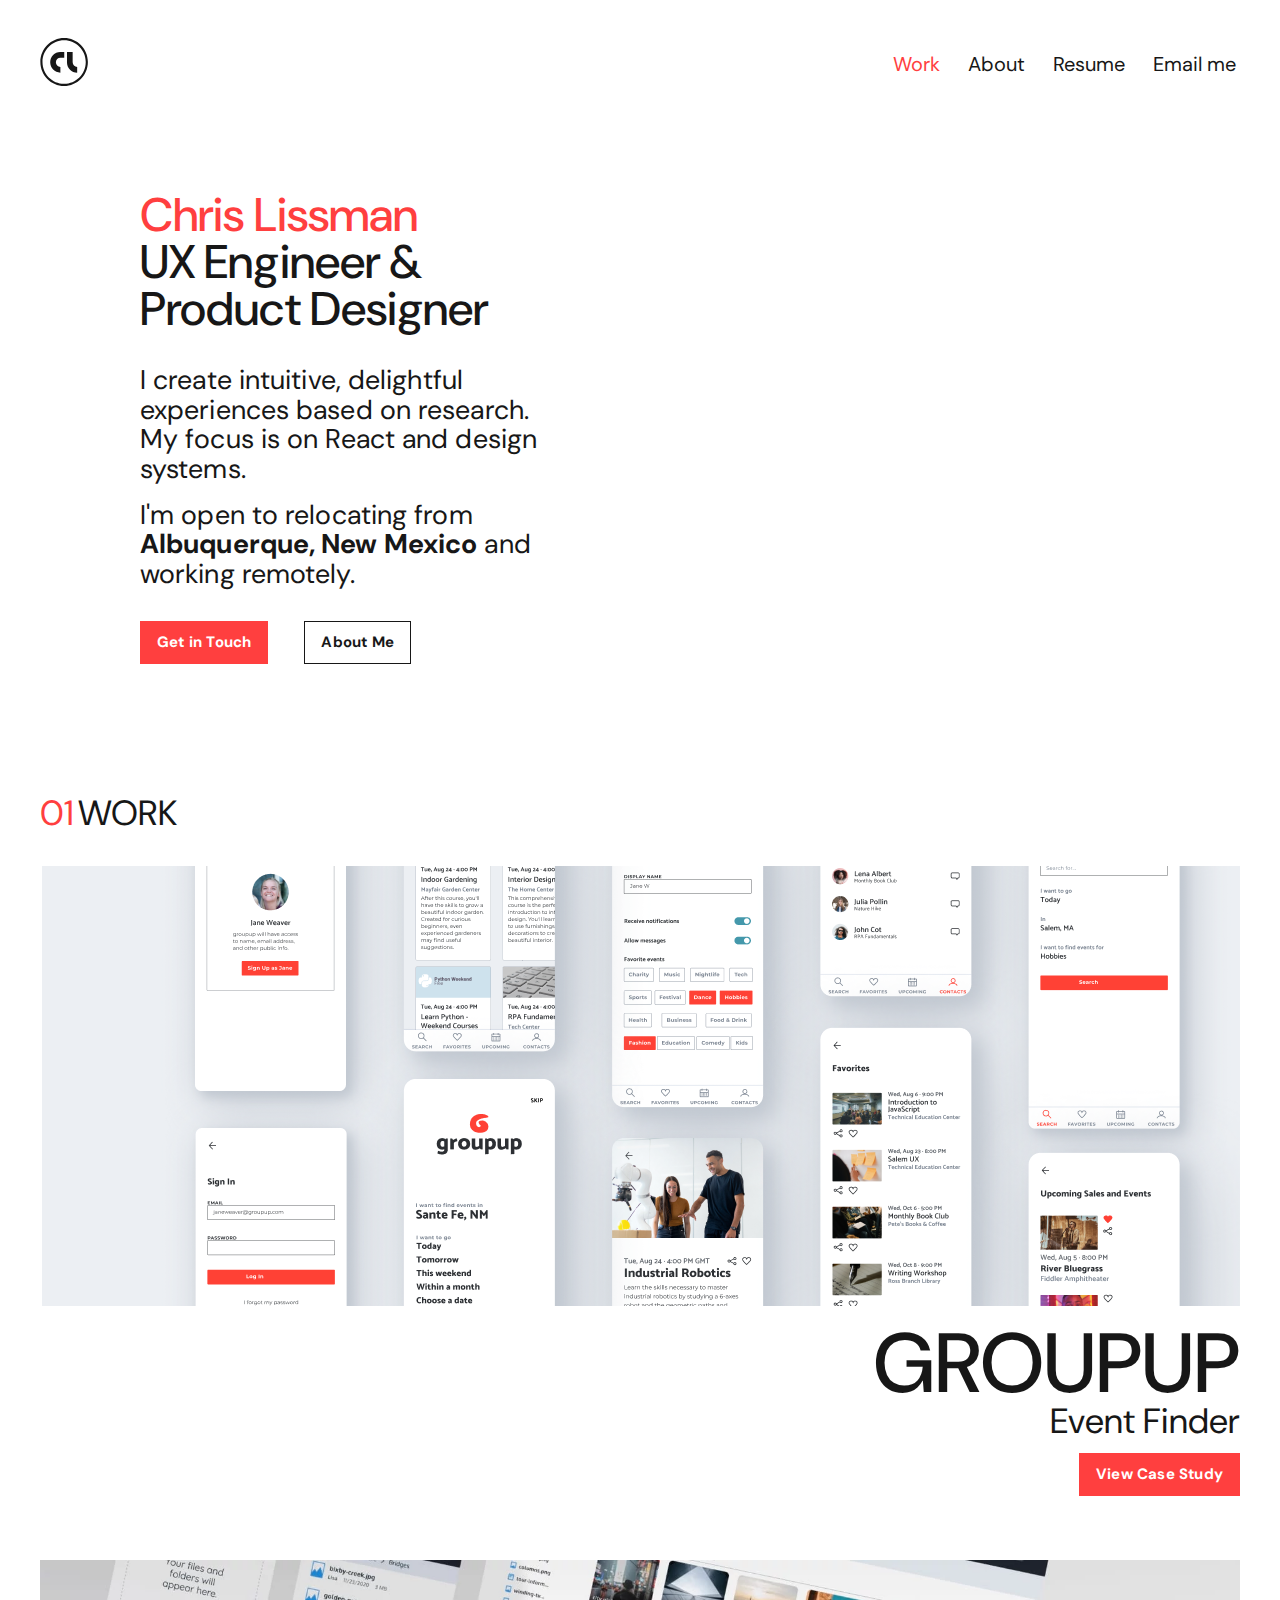
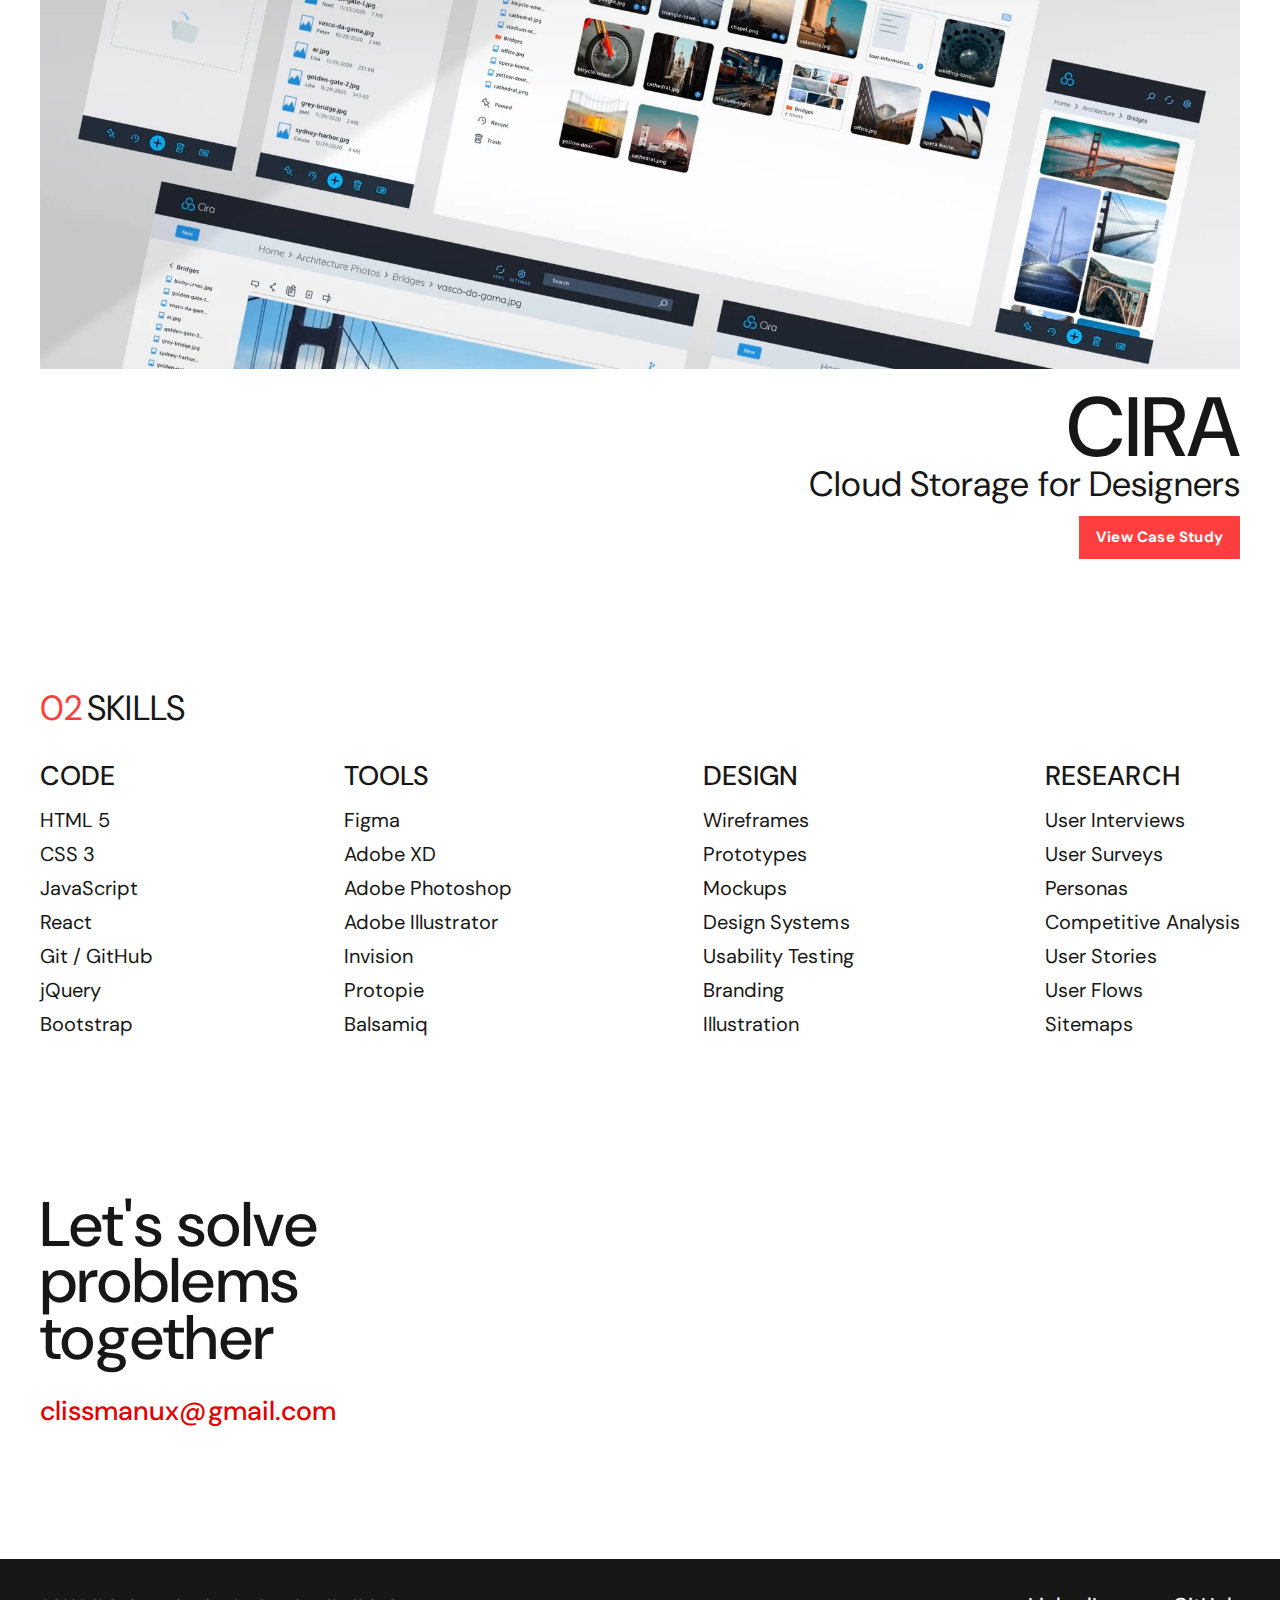
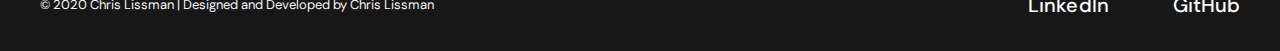
==== commit d0a96c5b: "Update" ====
--- a/index.html
+++ b/index.html
@@ -44,7 +44,7 @@
         <section>
             <div class="sizing sizing--wide intro">
                 <h1 class='smaller'><span class='text--highlight'>Chris Lissman</span> <br> UX Engineer & Product Designer</h1>
-                <h2 class='smallest'>I create intuitive, delightful experiences based on research. My focus is on React, design systems, and motion design.</h2>
+                <h2 class='smallest'>I create intuitive, delightful experiences based on research. My focus is on React and design systems.</h2>
                 <h2 class='smallest'>I'm open to relocating from <strong>Albuquerque, New Mexico</strong> and working remotely.</h2>
                 <a class='button' href="mailto:clissmanux@gmail.com" target="_blank" rel="noopener">Get in Touch</a>
                 <a class='button button--secondary' href="about.html">About Me</a>
--- a/styles/style.css
+++ b/styles/style.css
@@ -890,7 +890,10 @@
     margin: 32px 0;
 }
 
-/* These slyest page arrangements? (9, 5, 6) */
+.competitive_analysis .container__flexbox--6 div:first-child {
+    margin-right: 16px;
+}
+
 
 /* --------------------------------------------- Section Colors ---------------------------------------------*/
 
@@ -1283,4 +1286,5 @@
         margin: 0;
         max-width: 100%;
     }
-}+}
+
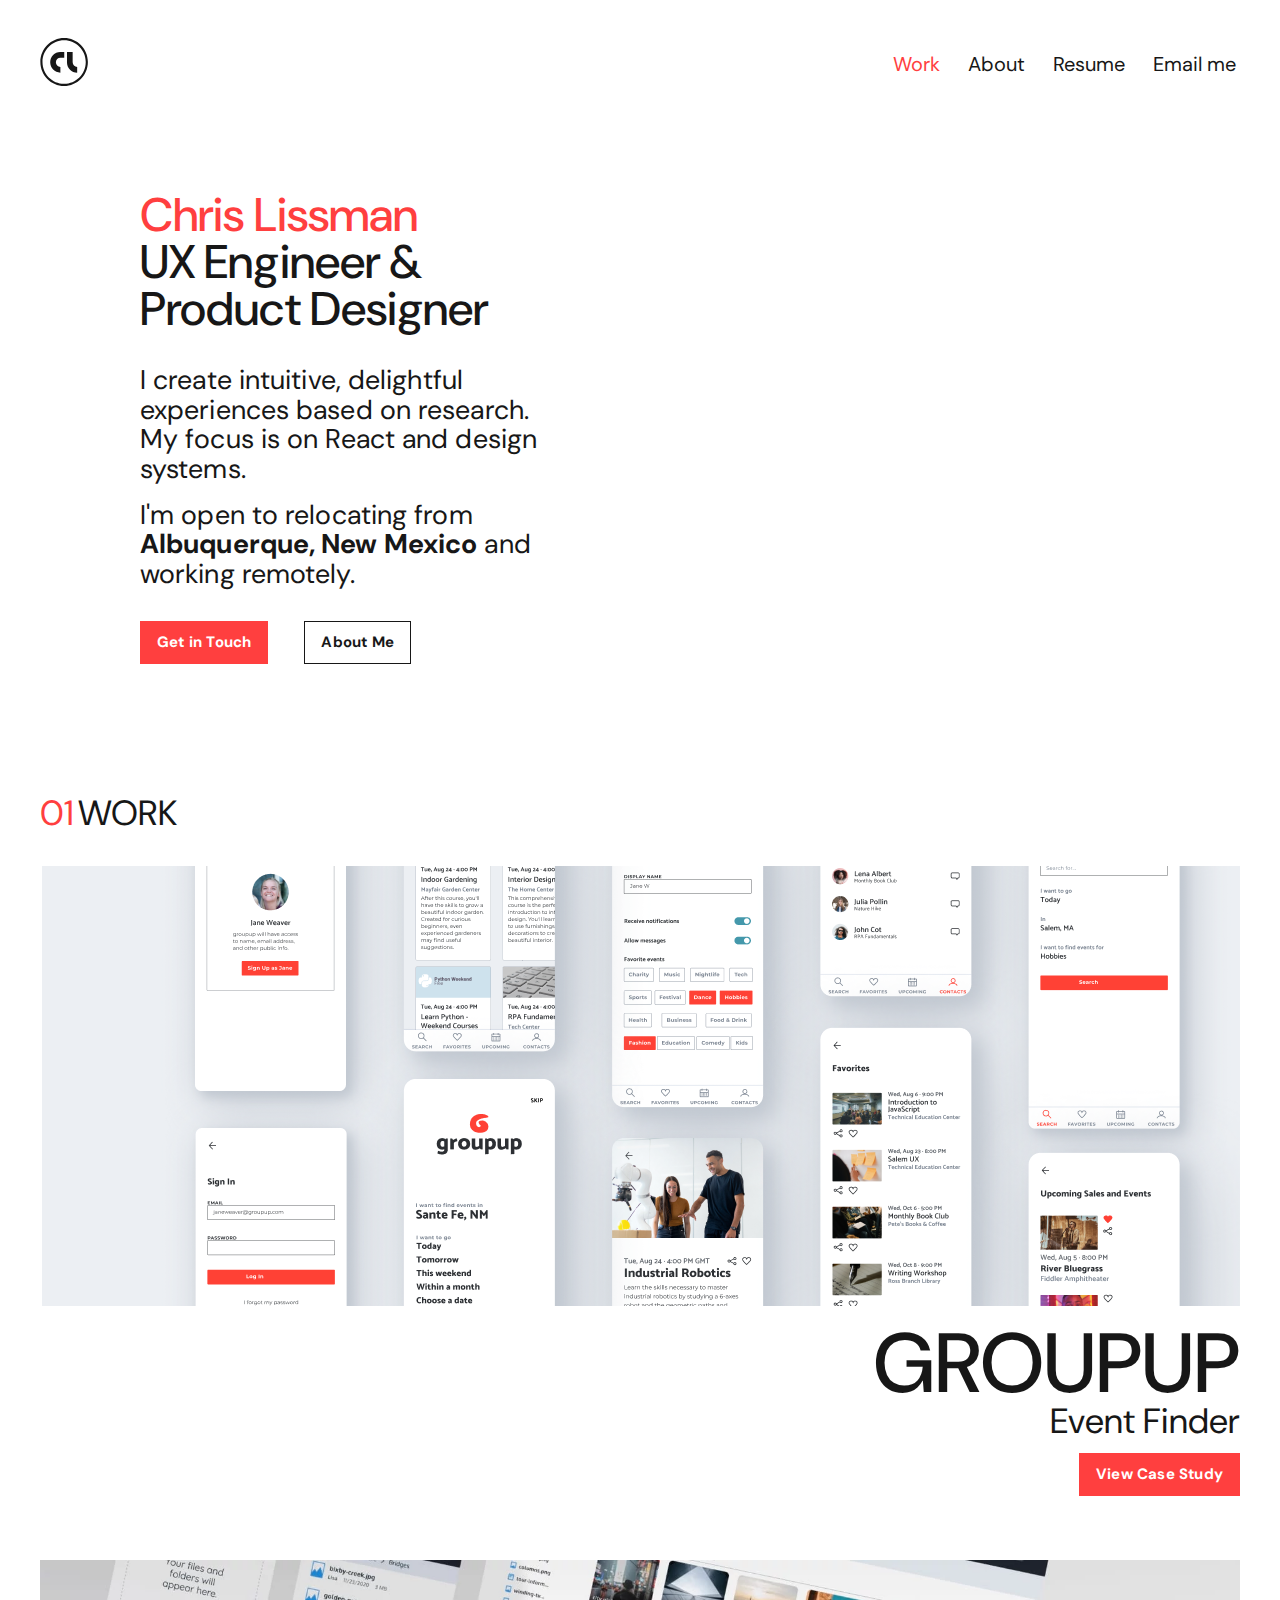
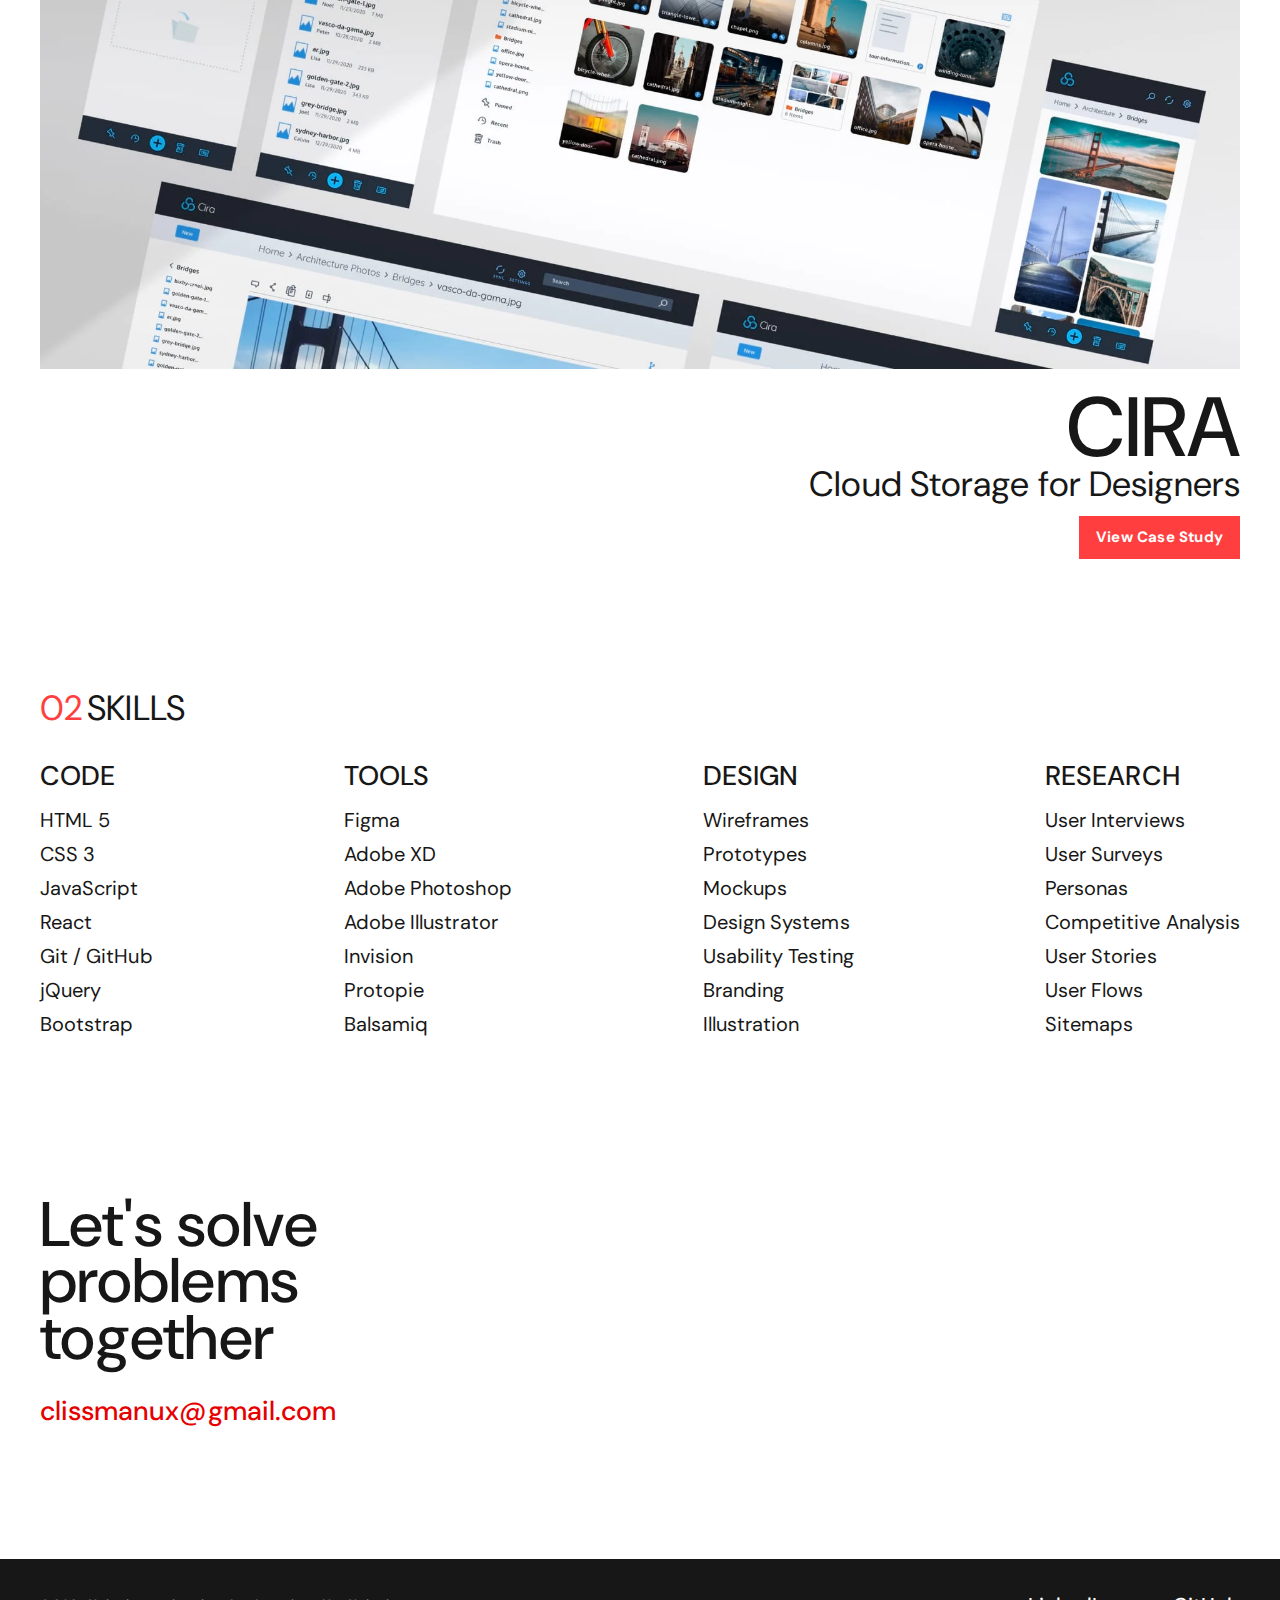
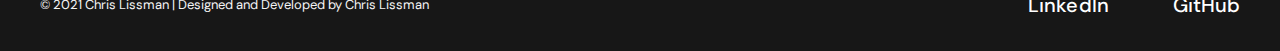
==== commit f3135647: "Update copyright" ====
--- a/index.html
+++ b/index.html
@@ -144,7 +144,7 @@
                 <li><a href="https://www.linkedin.com/in/chrislissman/" target="_blank" rel="noopener">LinkedIn</a></li>
                 <li><a href="https://github.com/clissman" target="_blank" rel="noopener">GitHub</a></li>
             </ul>
-            <small>&copy; 2020 Chris Lissman | Designed and Developed by Chris Lissman</small>
+            <small>&copy; 2021 Chris Lissman | Designed and Developed by Chris Lissman</small>
         </div>
     </footer>
 </body>
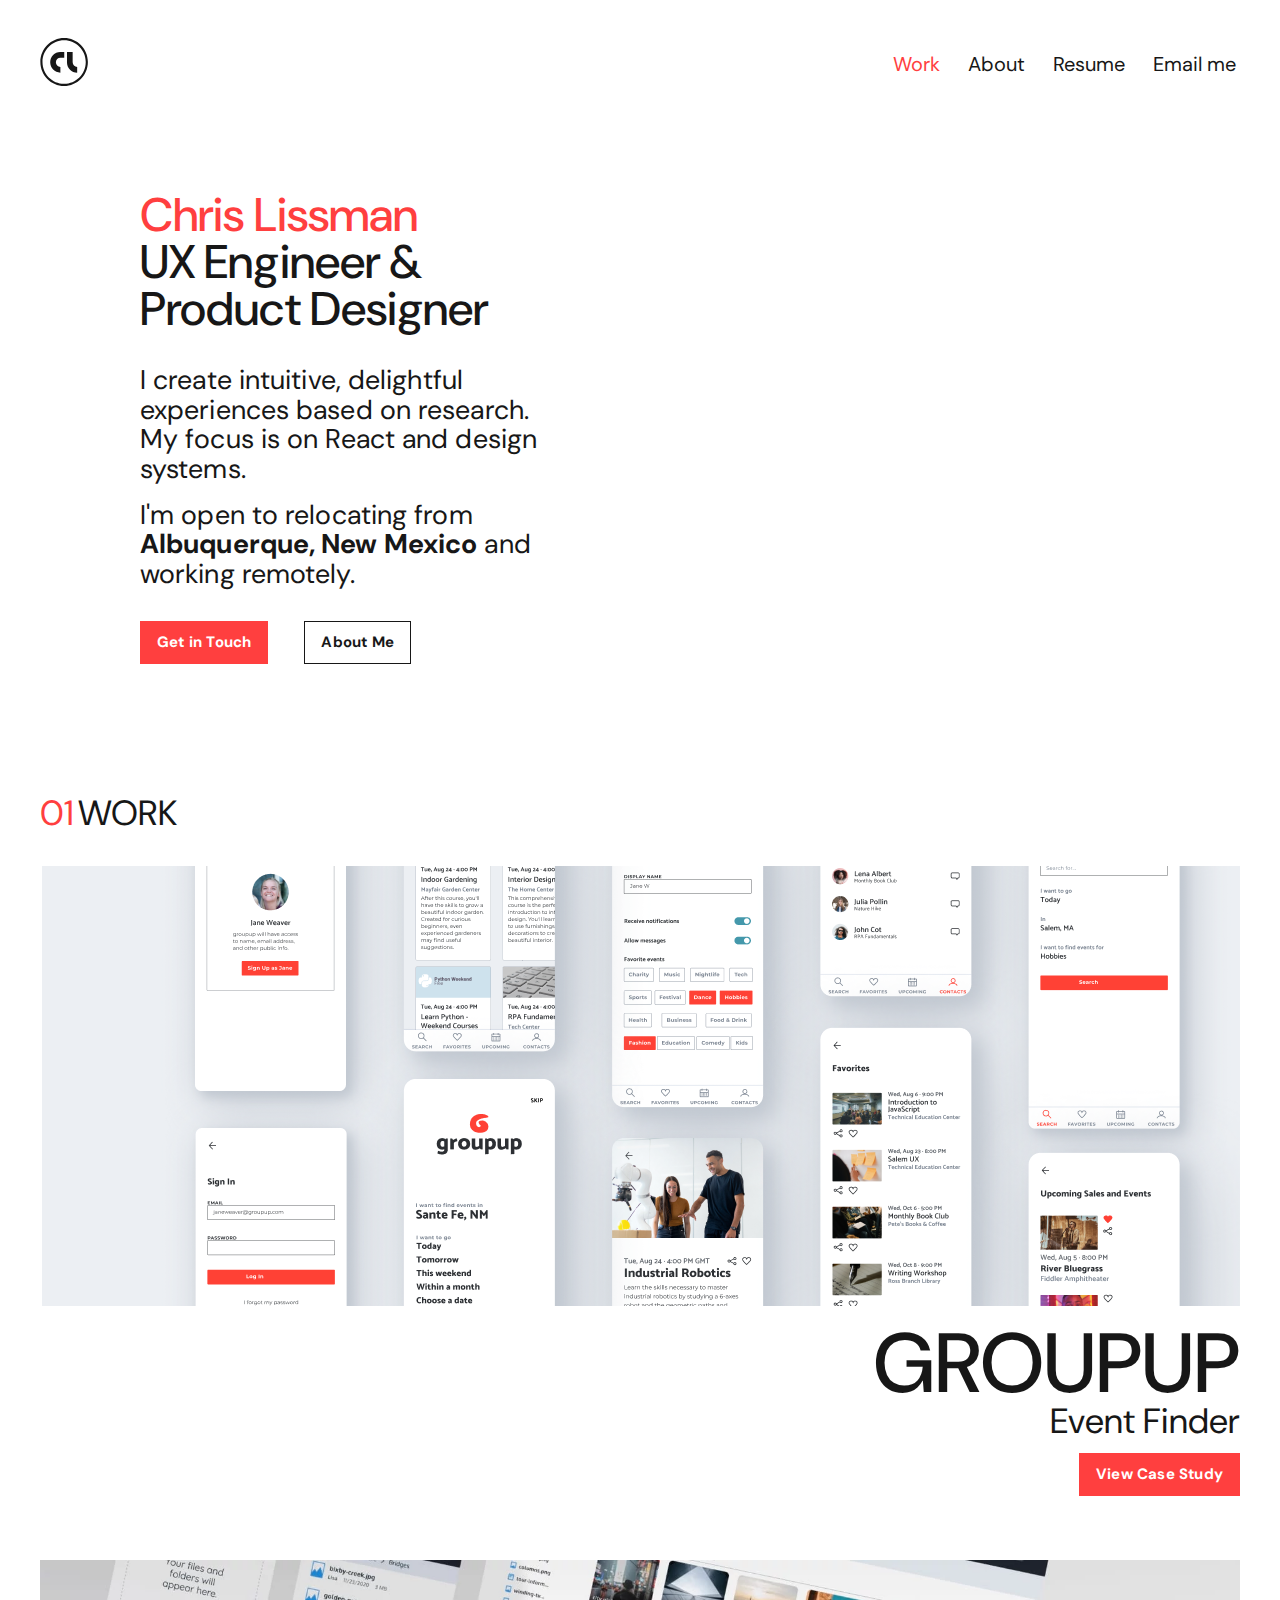
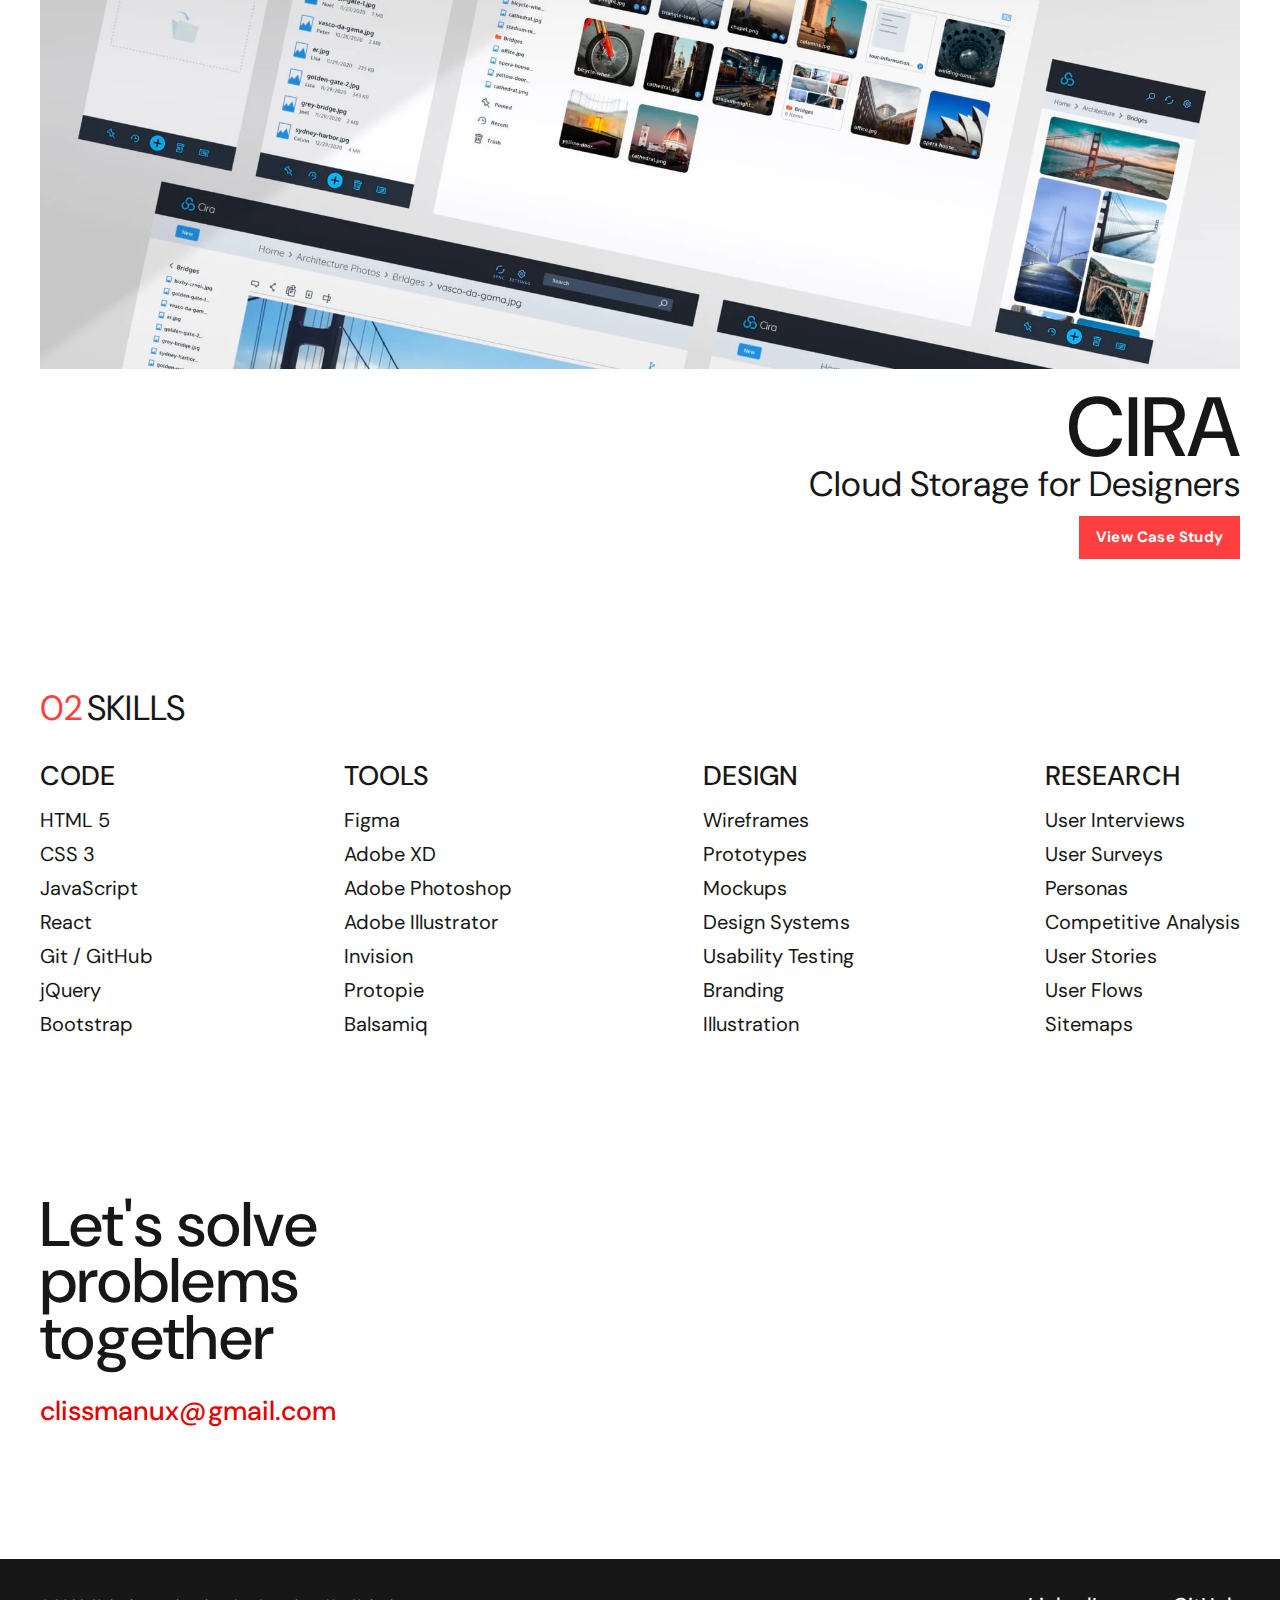
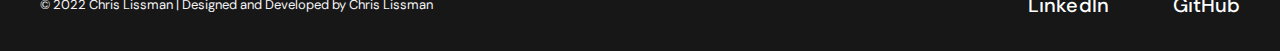
==== commit f0bc0007: "Change copyright" ====
--- a/index.html
+++ b/index.html
@@ -144,7 +144,7 @@
                 <li><a href="https://www.linkedin.com/in/chrislissman/" target="_blank" rel="noopener">LinkedIn</a></li>
                 <li><a href="https://github.com/clissman" target="_blank" rel="noopener">GitHub</a></li>
             </ul>
-            <small>&copy; 2021 Chris Lissman | Designed and Developed by Chris Lissman</small>
+            <small>&copy; 2022 Chris Lissman | Designed and Developed by Chris Lissman</small>
         </div>
     </footer>
 </body>
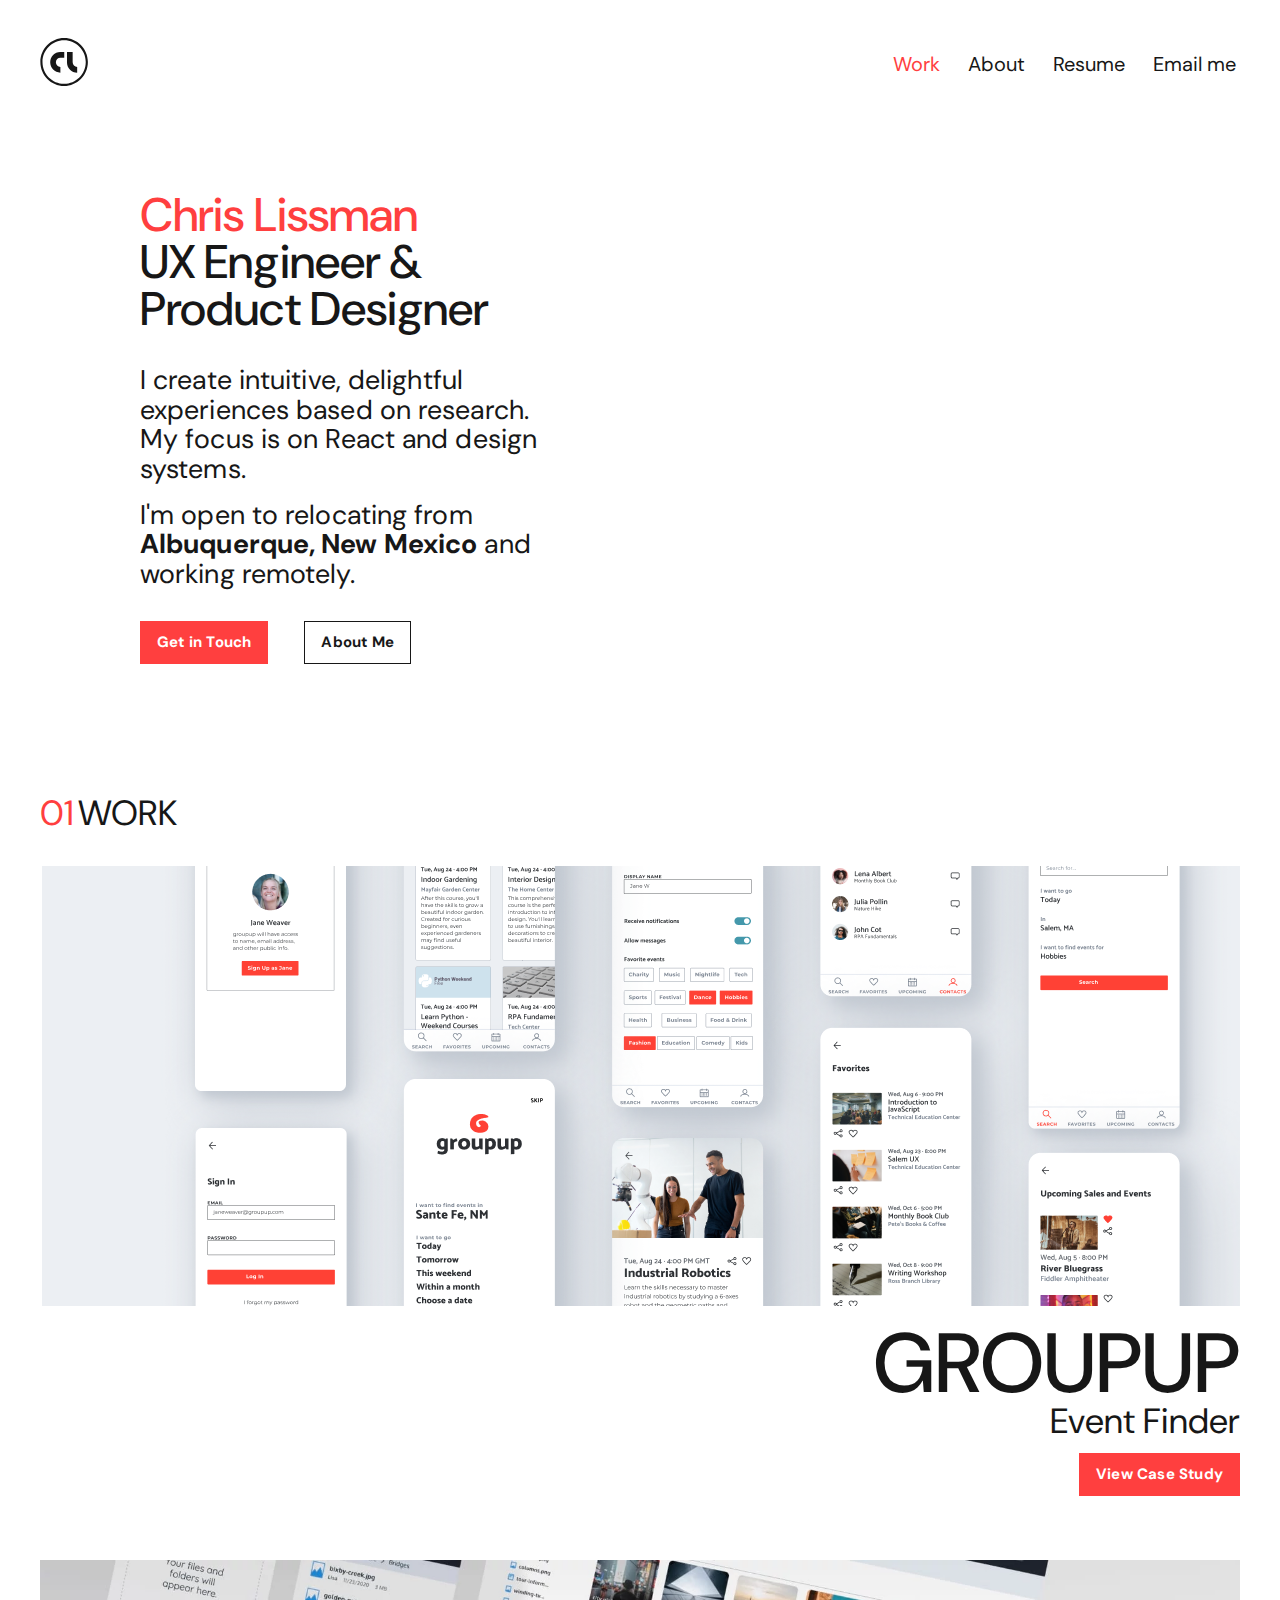
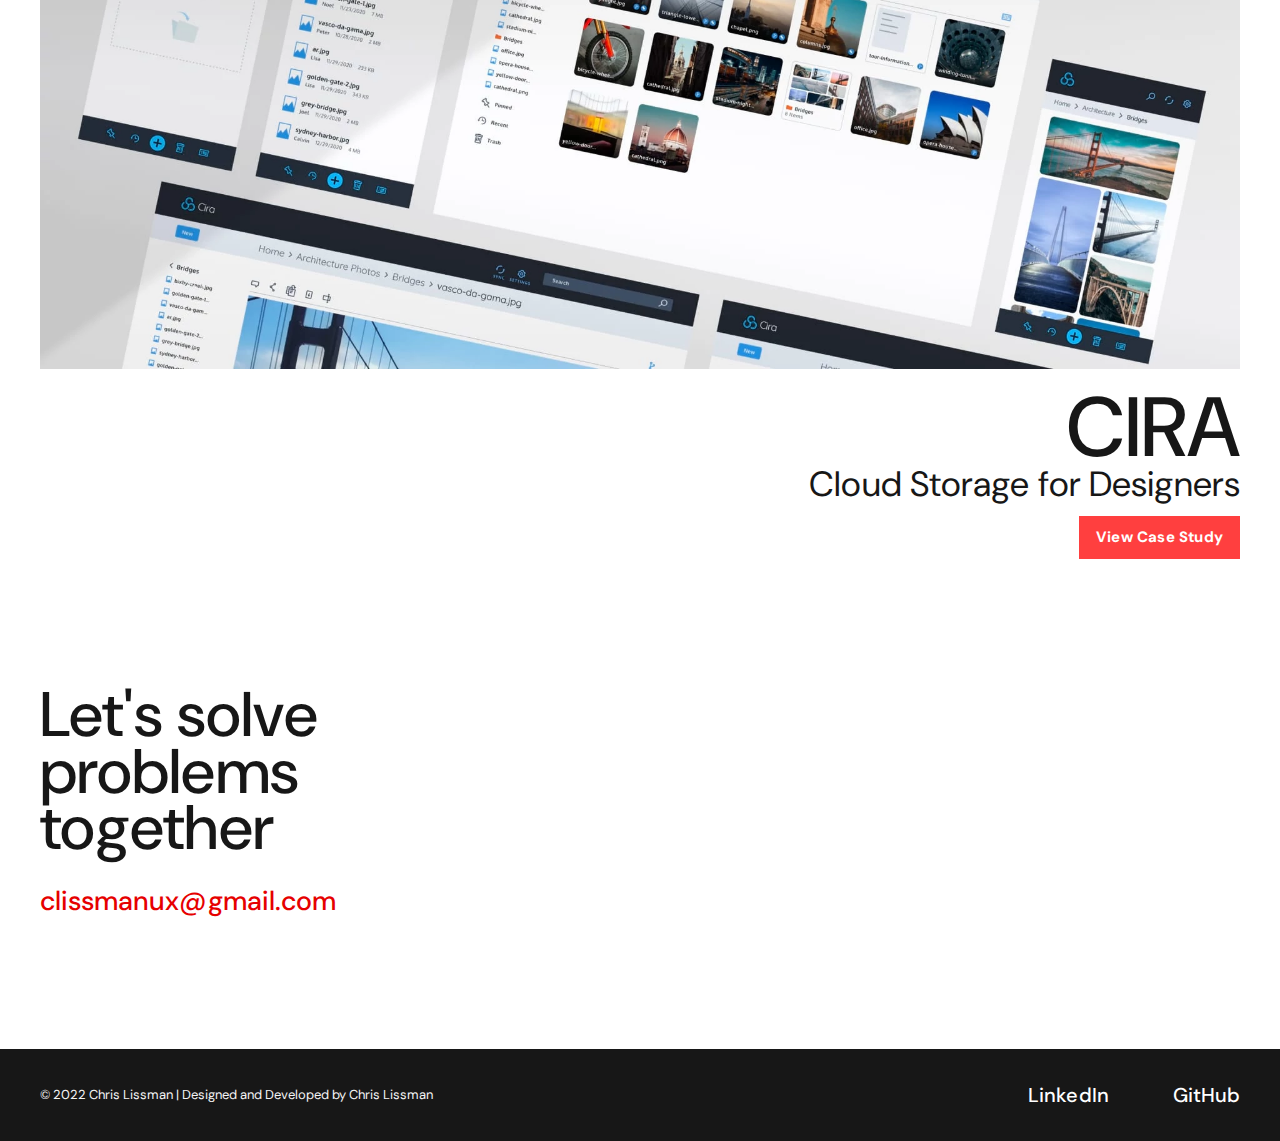
==== commit 79ba3a74: "Change skill list" ====
--- a/index.html
+++ b/index.html
@@ -50,7 +50,7 @@
                 <a class='button button--secondary' href="about.html">About Me</a>
             </div>
         </section>
-         <section>
+        <section>
             <div class="sizing sizing--wide work">
                 <h2 class='smaller'><span class='text--highlight spacer--right'>01</span>WORK</h2>
                 <a href="groupup.html">
@@ -70,63 +70,6 @@
                 <h3 class='larger title'>Cira</h3>   
                 <h4 class='smallest align-right'>Cloud Storage for Designers</h4>
                 <a class="button" href="cira.html">View Case Study</a>
-            </div>
-         </section>
-         <section>
-            <div class="sizing sizing--wide skills">
-            <h2 class='smaller'><span class='text--highlight spacer--right'>02</span>SKILLS</h2>
-                <ul>
-                    <li><h3 class='smallest title'>Code</h3>
-                        <ul>
-                            <li>HTML 5</li>
-                            <li>CSS 3</li>
-                            <li>JavaScript</li>
-                            <li>React</li>
-                            <li>Git / GitHub</li>
-                            <li>jQuery</li>
-                            <li>Bootstrap</li>
-                        </ul>
-                    </li>
-                </ul>
-                <ul>
-                    <li><h3 class='smallest title'>Tools</h3>
-                        <ul>
-                            <li>Figma</li>
-                            <li>Adobe XD</li>
-                            <li>Adobe Photoshop</li>
-                            <li>Adobe Illustrator</li>
-                            <li>Invision</li>
-                            <li>Protopie</li>
-                            <li>Balsamiq</li>
-                        </ul>
-                    </li>
-                </ul>
-                <ul>
-                    <li> <h3 class='smallest title'>Design</h3>
-                        <ul>
-                            <li>Wireframes</li>
-                            <li>Prototypes</li>
-                            <li>Mockups</li>
-                            <li>Design Systems</li>
-                            <li>Usability Testing</li>
-                            <li>Branding</li>
-                            <li>Illustration</li>
-                        </ul>
-                    </li>
-                </ul>
-                <ul>
-                    <li><h3 class='smallest title'>Research</h3>
-                        <ul>
-                            <li>User Interviews</li>
-                            <li>User Surveys</li>
-                            <li>Personas</li>
-                            <li>Competitive Analysis</li>
-                            <li>User Stories</li>
-                            <li>User Flows</li>
-                            <li>Sitemaps</li>
-                        </ul>
-                    </li>
-                </ul>
             </div>
         </section>
         <section>
--- a/styles/style.css
+++ b/styles/style.css
@@ -60,7 +60,6 @@
     overflow-x: hidden;
 }
 
-
 /* --------------------------------------------- Sizing, Spacing & Containers ---------------------------------------------*/
 
 .screen-image {
